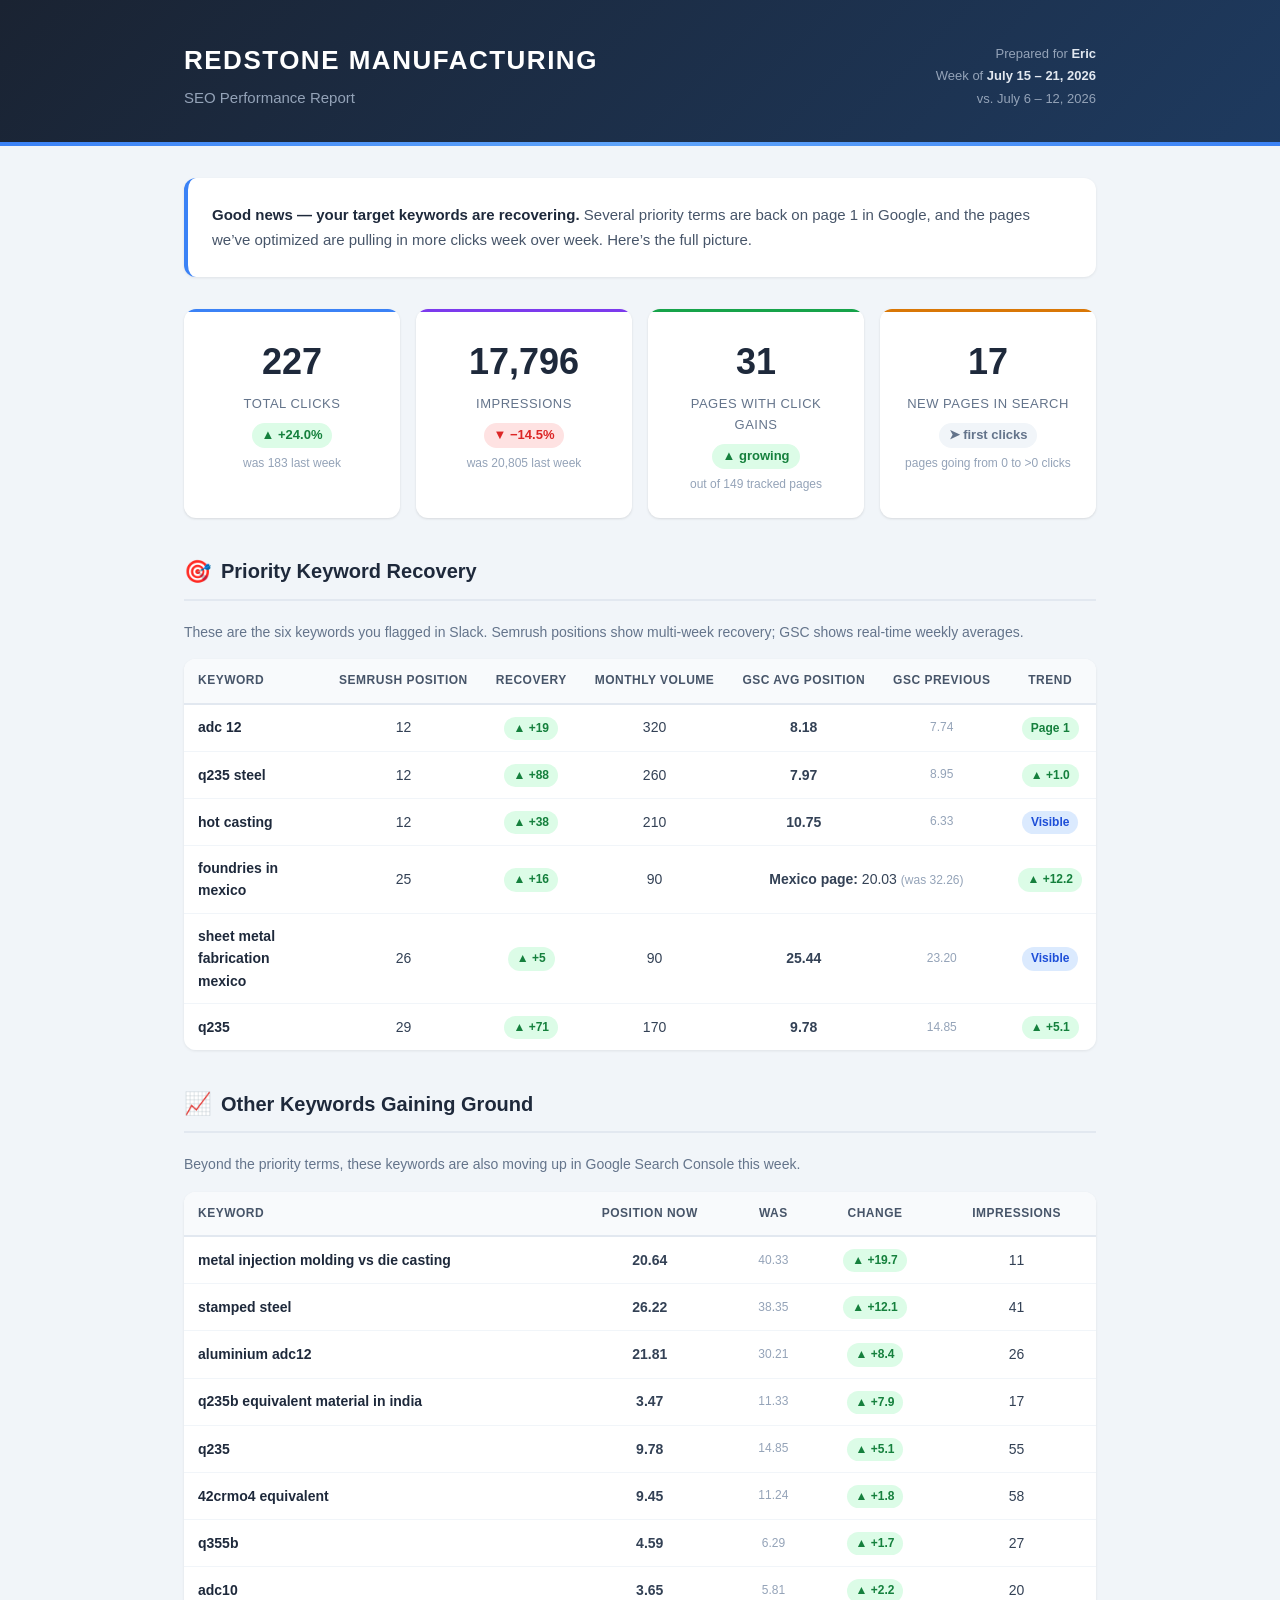
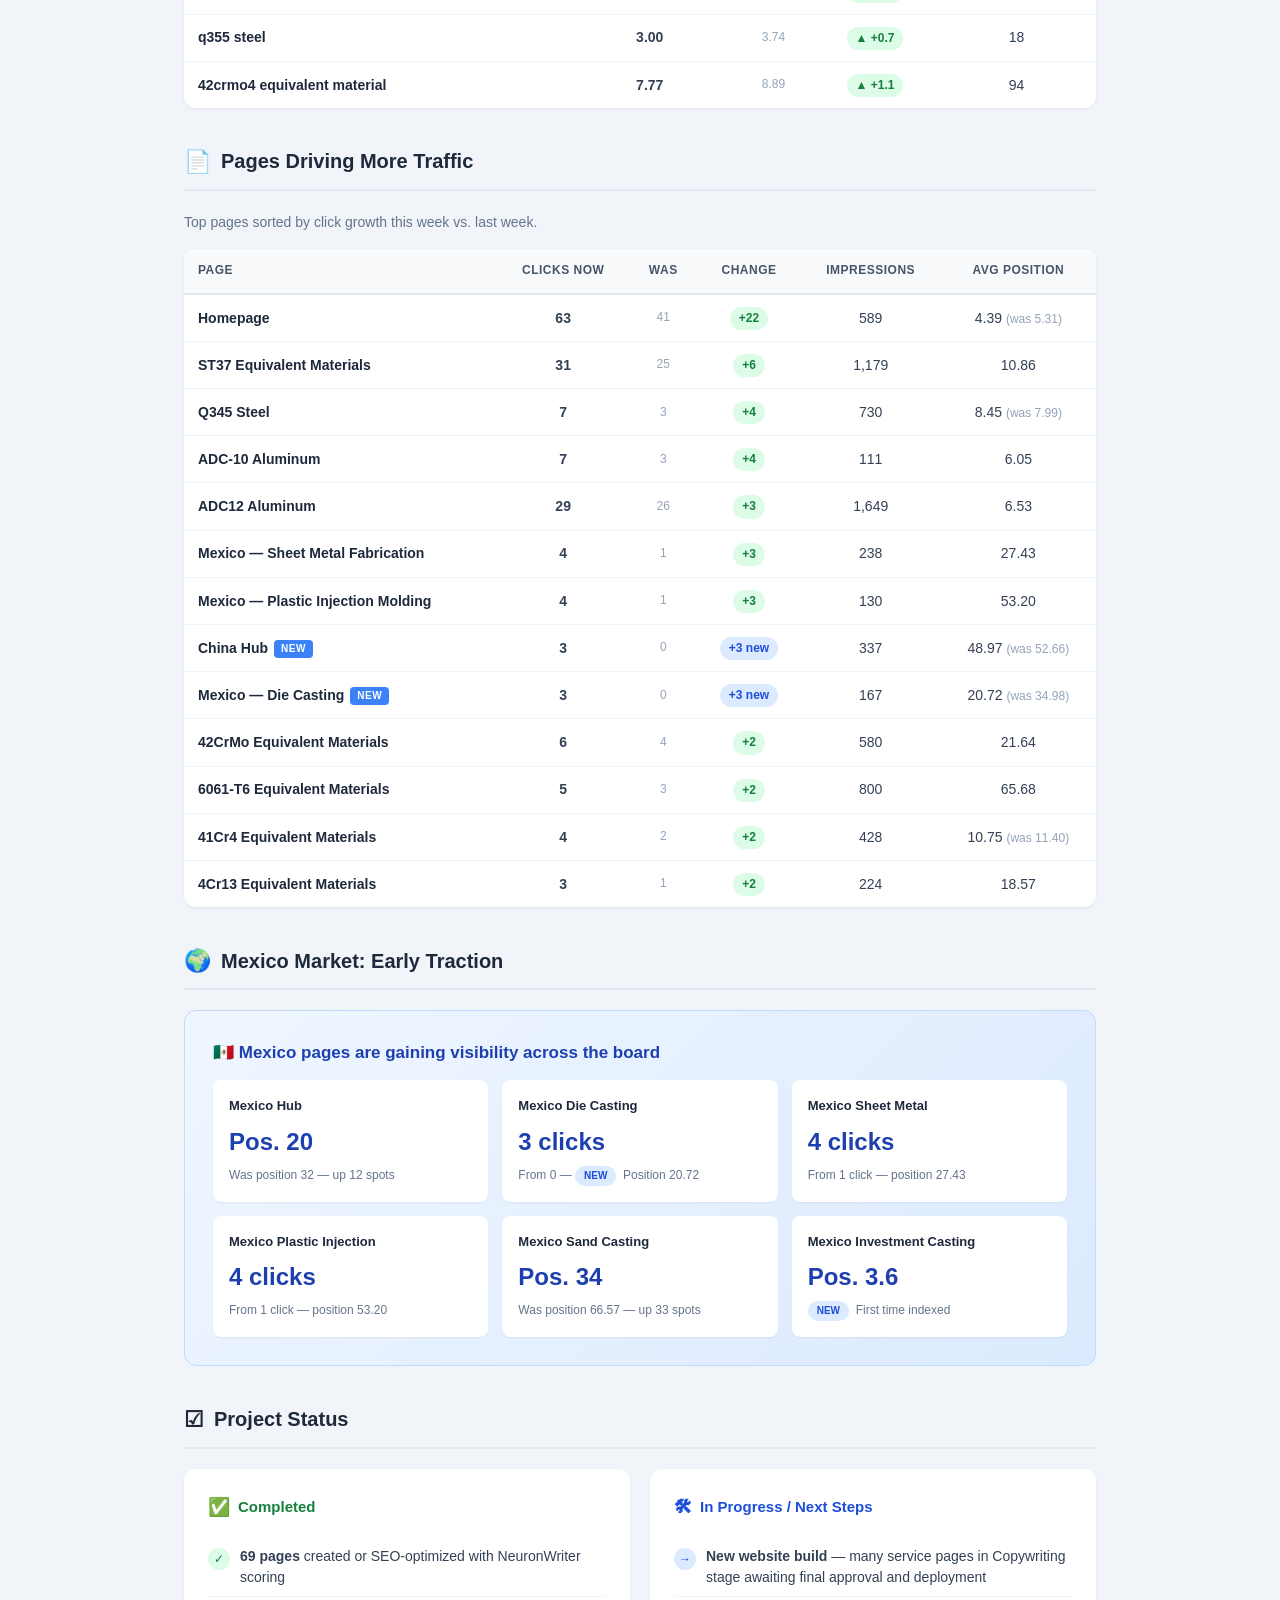
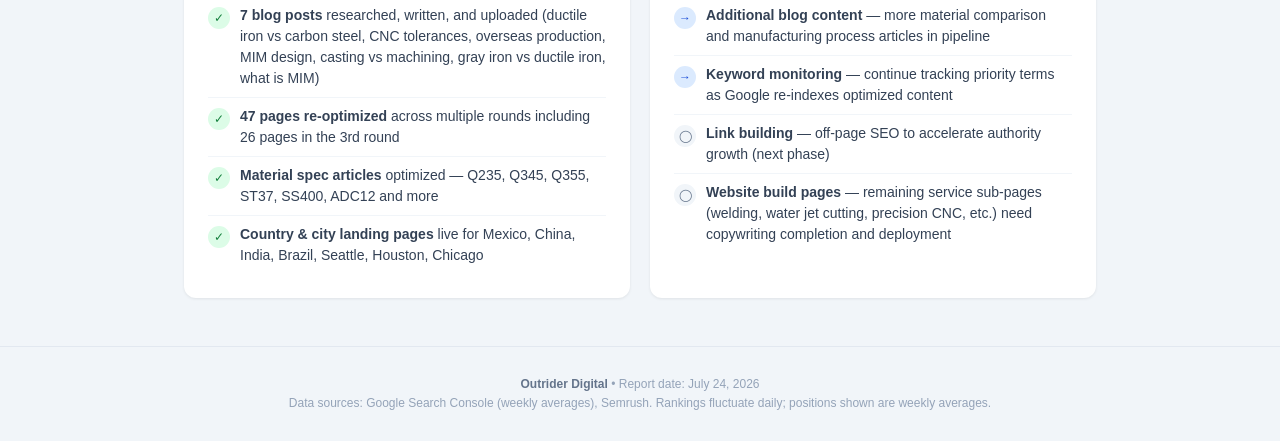
==== redstone-manufacturing/index.html @ 4bd61aed "Add Redstone Manufacturing SEO progress report (July 2026) Co-Authored-By: Claude Opus 4.6 (1M conte" ====
<!DOCTYPE html>
<html lang="en">
<head>
<meta charset="UTF-8">
<meta name="viewport" content="width=device-width, initial-scale=1.0">
<title>SEO Performance Report — Redstone Manufacturing</title>
<style>
  *, *::before, *::after { box-sizing: border-box; margin: 0; padding: 0; }
  body {
    font-family: -apple-system, BlinkMacSystemFont, 'Segoe UI', Roboto, 'Helvetica Neue', Arial, sans-serif;
    background: #f1f5f9;
    color: #334155;
    line-height: 1.6;
    -webkit-font-smoothing: antialiased;
  }
  .header {
    background: linear-gradient(135deg, #1a2332 0%, #1e3a5f 100%);
    color: #fff;
    padding: 40px 0 36px;
    position: relative;
  }
  .header::after {
    content: '';
    display: block;
    height: 4px;
    background: linear-gradient(90deg, #3b82f6, #60a5fa, #3b82f6);
    position: absolute;
    bottom: 0;
    left: 0;
    right: 0;
  }
  .container { max-width: 960px; margin: 0 auto; padding: 0 24px; }
  .header-inner { display: flex; justify-content: space-between; align-items: flex-end; flex-wrap: wrap; gap: 12px; }
  .header h1 { font-size: 26px; font-weight: 700; letter-spacing: 1.5px; }
  .header .subtitle { font-size: 15px; color: #94a3b8; font-weight: 400; margin-top: 4px; }
  .header-meta { text-align: right; font-size: 13px; color: #94a3b8; line-height: 1.7; }
  .header-meta strong { color: #e2e8f0; font-weight: 600; }

  .section { margin: 36px auto; }
  .section-title {
    font-size: 20px; font-weight: 700; color: #1e293b;
    margin-bottom: 20px; padding-bottom: 10px;
    border-bottom: 2px solid #e2e8f0;
    display: flex; align-items: center; gap: 10px;
  }
  .section-title .icon { font-size: 22px; }

  /* Summary Cards */
  .cards { display: grid; grid-template-columns: repeat(4, 1fr); gap: 16px; margin: 32px auto; }
  .card {
    background: #fff; border-radius: 12px; padding: 24px 20px;
    box-shadow: 0 1px 3px rgba(0,0,0,0.08), 0 1px 2px rgba(0,0,0,0.04);
    text-align: center; position: relative; overflow: hidden;
  }
  .card::before {
    content: ''; position: absolute; top: 0; left: 0; right: 0; height: 3px;
  }
  .card.blue::before { background: #3b82f6; }
  .card.green::before { background: #16a34a; }
  .card.purple::before { background: #7c3aed; }
  .card.amber::before { background: #d97706; }
  .card .big { font-size: 36px; font-weight: 800; color: #1e293b; }
  .card .label { font-size: 13px; color: #64748b; margin-top: 4px; font-weight: 500; text-transform: uppercase; letter-spacing: 0.5px; }
  .card .delta { display: inline-flex; align-items: center; gap: 3px; font-size: 13px; font-weight: 600; margin-top: 8px; padding: 2px 10px; border-radius: 20px; }
  .card .delta.up { background: #dcfce7; color: #15803d; }
  .card .delta.down { background: #fee2e2; color: #dc2626; }
  .card .delta.neutral { background: #f1f5f9; color: #64748b; }
  .card .sub { font-size: 12px; color: #94a3b8; margin-top: 6px; }

  /* Tables */
  .table-wrap { overflow-x: auto; border-radius: 12px; box-shadow: 0 1px 3px rgba(0,0,0,0.08); }
  table { width: 100%; border-collapse: collapse; background: #fff; font-size: 14px; }
  thead th {
    background: #f8fafc; padding: 12px 14px; text-align: left;
    font-weight: 600; color: #475569; font-size: 12px;
    text-transform: uppercase; letter-spacing: 0.5px; border-bottom: 2px solid #e2e8f0;
    white-space: nowrap;
  }
  tbody td { padding: 11px 14px; border-bottom: 1px solid #f1f5f9; }
  tbody tr:hover { background: #f8fafc; }
  tbody tr:last-child td { border-bottom: none; }

  .pill {
    display: inline-flex; align-items: center; gap: 3px;
    padding: 2px 9px; border-radius: 20px; font-size: 12px; font-weight: 600;
    white-space: nowrap;
  }
  .pill.green { background: #dcfce7; color: #15803d; }
  .pill.red { background: #fee2e2; color: #dc2626; }
  .pill.blue { background: #dbeafe; color: #1d4ed8; }
  .pill.amber { background: #fef3c7; color: #92400e; }
  .pill.gray { background: #f1f5f9; color: #64748b; }

  .badge-new {
    display: inline-block; background: #3b82f6; color: #fff;
    font-size: 10px; font-weight: 700; padding: 1px 7px;
    border-radius: 4px; letter-spacing: 0.5px; vertical-align: middle; margin-left: 6px;
  }

  .kw { font-weight: 600; color: #1e293b; }
  .page-name { font-weight: 600; color: #1e293b; }
  .prev { color: #94a3b8; font-size: 12px; }

  /* Position bar */
  .pos-cell { display: flex; align-items: center; gap: 8px; }
  .pos-bar { height: 6px; border-radius: 3px; background: #e2e8f0; min-width: 60px; position: relative; }
  .pos-bar .fill { height: 100%; border-radius: 3px; }
  .pos-bar .fill.good { background: #16a34a; }
  .pos-bar .fill.mid { background: #d97706; }
  .pos-bar .fill.low { background: #94a3b8; }

  /* Spotlight */
  .spotlight {
    background: linear-gradient(135deg, #eff6ff 0%, #dbeafe 100%);
    border: 1px solid #bfdbfe; border-radius: 12px; padding: 28px;
    margin-top: 12px;
  }
  .spotlight h3 { font-size: 17px; color: #1e40af; margin-bottom: 14px; display: flex; align-items: center; gap: 8px; }
  .spotlight-grid { display: grid; grid-template-columns: repeat(3, 1fr); gap: 14px; }
  .spot-card {
    background: #fff; border-radius: 8px; padding: 16px;
    box-shadow: 0 1px 2px rgba(0,0,0,0.06);
  }
  .spot-card .spot-title { font-weight: 600; font-size: 13px; color: #1e293b; margin-bottom: 6px; }
  .spot-card .spot-stat { font-size: 24px; font-weight: 800; color: #1e40af; }
  .spot-card .spot-detail { font-size: 12px; color: #64748b; margin-top: 4px; }

  /* Status */
  .status-grid { display: grid; grid-template-columns: 1fr 1fr; gap: 20px; }
  .status-col { background: #fff; border-radius: 12px; padding: 24px; box-shadow: 0 1px 3px rgba(0,0,0,0.08); }
  .status-col h3 { font-size: 15px; font-weight: 700; margin-bottom: 16px; display: flex; align-items: center; gap: 8px; }
  .status-col.done h3 { color: #15803d; }
  .status-col.outstanding h3 { color: #1d4ed8; }
  .status-item {
    display: flex; align-items: flex-start; gap: 10px;
    padding: 8px 0; font-size: 14px; line-height: 1.5;
  }
  .status-item + .status-item { border-top: 1px solid #f1f5f9; }
  .status-icon { flex-shrink: 0; width: 22px; height: 22px; border-radius: 50%; display: flex; align-items: center; justify-content: center; font-size: 12px; margin-top: 2px; }
  .status-icon.check { background: #dcfce7; color: #15803d; }
  .status-icon.progress { background: #dbeafe; color: #1d4ed8; }
  .status-icon.upcoming { background: #f1f5f9; color: #64748b; }

  .footer {
    margin-top: 48px; padding: 28px 0; border-top: 1px solid #e2e8f0;
    text-align: center; font-size: 12px; color: #94a3b8;
  }
  .footer strong { color: #64748b; }

  /* Intro text */
  .intro {
    background: #fff; border-radius: 12px; padding: 24px;
    box-shadow: 0 1px 3px rgba(0,0,0,0.08); margin-bottom: 32px;
    font-size: 15px; color: #475569; line-height: 1.7;
    border-left: 4px solid #3b82f6;
  }
  .intro strong { color: #1e293b; }

  @media (max-width: 768px) {
    .cards { grid-template-columns: repeat(2, 1fr); }
    .header-inner { flex-direction: column; align-items: flex-start; }
    .header-meta { text-align: left; }
    .status-grid { grid-template-columns: 1fr; }
    .spotlight-grid { grid-template-columns: 1fr; }
    .header h1 { font-size: 20px; }
  }
  @media (max-width: 480px) {
    .cards { grid-template-columns: 1fr; }
  }
  @media print {
    body { background: #fff; }
    .header { padding: 20px 0; }
    .card, .status-col, .spotlight, .table-wrap { box-shadow: none; border: 1px solid #e2e8f0; }
  }
</style>
</head>
<body>

<!-- HEADER -->
<div class="header">
  <div class="container">
    <div class="header-inner">
      <div>
        <h1>REDSTONE MANUFACTURING</h1>
        <div class="subtitle">SEO Performance Report</div>
      </div>
      <div class="header-meta">
        <div>Prepared for <strong>Eric</strong></div>
        <div>Week of <strong>July 15 &ndash; 21, 2026</strong></div>
        <div>vs. July 6 &ndash; 12, 2026</div>
      </div>
    </div>
  </div>
</div>

<div class="container">

  <!-- INTRO -->
  <div class="intro" style="margin-top: 32px;">
    <strong>Good news &mdash; your target keywords are recovering.</strong> Several priority terms are back on page 1 in Google, and the pages we&rsquo;ve optimized are pulling in more clicks week over week. Here&rsquo;s the full picture.
  </div>

  <!-- SUMMARY CARDS -->
  <div class="cards">
    <div class="card blue">
      <div class="big">227</div>
      <div class="label">Total Clicks</div>
      <div class="delta up">&#9650; +24.0%</div>
      <div class="sub">was 183 last week</div>
    </div>
    <div class="card purple">
      <div class="big">17,796</div>
      <div class="label">Impressions</div>
      <div class="delta down">&#9660; &minus;14.5%</div>
      <div class="sub">was 20,805 last week</div>
    </div>
    <div class="card green">
      <div class="big">31</div>
      <div class="label">Pages With Click Gains</div>
      <div class="delta up">&#9650; growing</div>
      <div class="sub">out of 149 tracked pages</div>
    </div>
    <div class="card amber">
      <div class="big">17</div>
      <div class="label">New Pages in Search</div>
      <div class="delta neutral">&#10148; first clicks</div>
      <div class="sub">pages going from 0 to &gt;0 clicks</div>
    </div>
  </div>

  <!-- PRIORITY KEYWORDS -->
  <div class="section">
    <div class="section-title"><span class="icon">&#127919;</span> Priority Keyword Recovery</div>
    <p style="font-size: 14px; color: #64748b; margin-bottom: 16px;">
      These are the six keywords you flagged in Slack. Semrush positions show multi-week recovery; GSC shows real-time weekly averages.
    </p>
    <div class="table-wrap">
      <table>
        <thead>
          <tr>
            <th>Keyword</th>
            <th style="text-align:center">Semrush Position</th>
            <th style="text-align:center">Recovery</th>
            <th style="text-align:center">Monthly Volume</th>
            <th style="text-align:center">GSC Avg Position</th>
            <th style="text-align:center">GSC Previous</th>
            <th style="text-align:center">Trend</th>
          </tr>
        </thead>
        <tbody>
          <tr>
            <td class="kw">adc 12</td>
            <td style="text-align:center">12</td>
            <td style="text-align:center"><span class="pill green">&#9650; +19</span></td>
            <td style="text-align:center">320</td>
            <td style="text-align:center"><strong>8.18</strong></td>
            <td style="text-align:center" class="prev">7.74</td>
            <td style="text-align:center"><span class="pill green">Page 1</span></td>
          </tr>
          <tr>
            <td class="kw">q235 steel</td>
            <td style="text-align:center">12</td>
            <td style="text-align:center"><span class="pill green">&#9650; +88</span></td>
            <td style="text-align:center">260</td>
            <td style="text-align:center"><strong>7.97</strong></td>
            <td style="text-align:center" class="prev">8.95</td>
            <td style="text-align:center"><span class="pill green">&#9650; +1.0</span></td>
          </tr>
          <tr>
            <td class="kw">hot casting</td>
            <td style="text-align:center">12</td>
            <td style="text-align:center"><span class="pill green">&#9650; +38</span></td>
            <td style="text-align:center">210</td>
            <td style="text-align:center"><strong>10.75</strong></td>
            <td style="text-align:center" class="prev">6.33</td>
            <td style="text-align:center"><span class="pill blue">Visible</span></td>
          </tr>
          <tr>
            <td class="kw">foundries in mexico</td>
            <td style="text-align:center">25</td>
            <td style="text-align:center"><span class="pill green">&#9650; +16</span></td>
            <td style="text-align:center">90</td>
            <td style="text-align:center" colspan="2">
              <strong>Mexico page:</strong> 20.03 <span class="prev">(was 32.26)</span>
            </td>
            <td style="text-align:center"><span class="pill green">&#9650; +12.2</span></td>
          </tr>
          <tr>
            <td class="kw">sheet metal fabrication mexico</td>
            <td style="text-align:center">26</td>
            <td style="text-align:center"><span class="pill green">&#9650; +5</span></td>
            <td style="text-align:center">90</td>
            <td style="text-align:center"><strong>25.44</strong></td>
            <td style="text-align:center" class="prev">23.20</td>
            <td style="text-align:center"><span class="pill blue">Visible</span></td>
          </tr>
          <tr>
            <td class="kw">q235</td>
            <td style="text-align:center">29</td>
            <td style="text-align:center"><span class="pill green">&#9650; +71</span></td>
            <td style="text-align:center">170</td>
            <td style="text-align:center"><strong>9.78</strong></td>
            <td style="text-align:center" class="prev">14.85</td>
            <td style="text-align:center"><span class="pill green">&#9650; +5.1</span></td>
          </tr>
        </tbody>
      </table>
    </div>
  </div>

  <!-- OTHER KEYWORD MOVERS -->
  <div class="section">
    <div class="section-title"><span class="icon">&#128200;</span> Other Keywords Gaining Ground</div>
    <p style="font-size: 14px; color: #64748b; margin-bottom: 16px;">
      Beyond the priority terms, these keywords are also moving up in Google Search Console this week.
    </p>
    <div class="table-wrap">
      <table>
        <thead>
          <tr>
            <th>Keyword</th>
            <th style="text-align:center">Position Now</th>
            <th style="text-align:center">Was</th>
            <th style="text-align:center">Change</th>
            <th style="text-align:center">Impressions</th>
          </tr>
        </thead>
        <tbody>
          <tr>
            <td class="kw">metal injection molding vs die casting</td>
            <td style="text-align:center"><strong>20.64</strong></td>
            <td style="text-align:center" class="prev">40.33</td>
            <td style="text-align:center"><span class="pill green">&#9650; +19.7</span></td>
            <td style="text-align:center">11</td>
          </tr>
          <tr>
            <td class="kw">stamped steel</td>
            <td style="text-align:center"><strong>26.22</strong></td>
            <td style="text-align:center" class="prev">38.35</td>
            <td style="text-align:center"><span class="pill green">&#9650; +12.1</span></td>
            <td style="text-align:center">41</td>
          </tr>
          <tr>
            <td class="kw">aluminium adc12</td>
            <td style="text-align:center"><strong>21.81</strong></td>
            <td style="text-align:center" class="prev">30.21</td>
            <td style="text-align:center"><span class="pill green">&#9650; +8.4</span></td>
            <td style="text-align:center">26</td>
          </tr>
          <tr>
            <td class="kw">q235b equivalent material in india</td>
            <td style="text-align:center"><strong>3.47</strong></td>
            <td style="text-align:center" class="prev">11.33</td>
            <td style="text-align:center"><span class="pill green">&#9650; +7.9</span></td>
            <td style="text-align:center">17</td>
          </tr>
          <tr>
            <td class="kw">q235</td>
            <td style="text-align:center"><strong>9.78</strong></td>
            <td style="text-align:center" class="prev">14.85</td>
            <td style="text-align:center"><span class="pill green">&#9650; +5.1</span></td>
            <td style="text-align:center">55</td>
          </tr>
          <tr>
            <td class="kw">42crmo4 equivalent</td>
            <td style="text-align:center"><strong>9.45</strong></td>
            <td style="text-align:center" class="prev">11.24</td>
            <td style="text-align:center"><span class="pill green">&#9650; +1.8</span></td>
            <td style="text-align:center">58</td>
          </tr>
          <tr>
            <td class="kw">q355b</td>
            <td style="text-align:center"><strong>4.59</strong></td>
            <td style="text-align:center" class="prev">6.29</td>
            <td style="text-align:center"><span class="pill green">&#9650; +1.7</span></td>
            <td style="text-align:center">27</td>
          </tr>
          <tr>
            <td class="kw">adc10</td>
            <td style="text-align:center"><strong>3.65</strong></td>
            <td style="text-align:center" class="prev">5.81</td>
            <td style="text-align:center"><span class="pill green">&#9650; +2.2</span></td>
            <td style="text-align:center">20</td>
          </tr>
          <tr>
            <td class="kw">q355 steel</td>
            <td style="text-align:center"><strong>3.00</strong></td>
            <td style="text-align:center" class="prev">3.74</td>
            <td style="text-align:center"><span class="pill green">&#9650; +0.7</span></td>
            <td style="text-align:center">18</td>
          </tr>
          <tr>
            <td class="kw">42crmo4 equivalent material</td>
            <td style="text-align:center"><strong>7.77</strong></td>
            <td style="text-align:center" class="prev">8.89</td>
            <td style="text-align:center"><span class="pill green">&#9650; +1.1</span></td>
            <td style="text-align:center">94</td>
          </tr>
        </tbody>
      </table>
    </div>
  </div>

  <!-- PAGE GAINS -->
  <div class="section">
    <div class="section-title"><span class="icon">&#128196;</span> Pages Driving More Traffic</div>
    <p style="font-size: 14px; color: #64748b; margin-bottom: 16px;">
      Top pages sorted by click growth this week vs. last week.
    </p>
    <div class="table-wrap">
      <table>
        <thead>
          <tr>
            <th>Page</th>
            <th style="text-align:center">Clicks Now</th>
            <th style="text-align:center">Was</th>
            <th style="text-align:center">Change</th>
            <th style="text-align:center">Impressions</th>
            <th style="text-align:center">Avg Position</th>
          </tr>
        </thead>
        <tbody>
          <tr>
            <td class="page-name">Homepage</td>
            <td style="text-align:center"><strong>63</strong></td>
            <td style="text-align:center" class="prev">41</td>
            <td style="text-align:center"><span class="pill green">+22</span></td>
            <td style="text-align:center">589</td>
            <td style="text-align:center">4.39 <span class="prev">(was 5.31)</span></td>
          </tr>
          <tr>
            <td class="page-name">ST37 Equivalent Materials</td>
            <td style="text-align:center"><strong>31</strong></td>
            <td style="text-align:center" class="prev">25</td>
            <td style="text-align:center"><span class="pill green">+6</span></td>
            <td style="text-align:center">1,179</td>
            <td style="text-align:center">10.86</td>
          </tr>
          <tr>
            <td class="page-name">Q345 Steel</td>
            <td style="text-align:center"><strong>7</strong></td>
            <td style="text-align:center" class="prev">3</td>
            <td style="text-align:center"><span class="pill green">+4</span></td>
            <td style="text-align:center">730</td>
            <td style="text-align:center">8.45 <span class="prev">(was 7.99)</span></td>
          </tr>
          <tr>
            <td class="page-name">ADC-10 Aluminum</td>
            <td style="text-align:center"><strong>7</strong></td>
            <td style="text-align:center" class="prev">3</td>
            <td style="text-align:center"><span class="pill green">+4</span></td>
            <td style="text-align:center">111</td>
            <td style="text-align:center">6.05</td>
          </tr>
          <tr>
            <td class="page-name">ADC12 Aluminum</td>
            <td style="text-align:center"><strong>29</strong></td>
            <td style="text-align:center" class="prev">26</td>
            <td style="text-align:center"><span class="pill green">+3</span></td>
            <td style="text-align:center">1,649</td>
            <td style="text-align:center">6.53</td>
          </tr>
          <tr>
            <td class="page-name">Mexico &mdash; Sheet Metal Fabrication</td>
            <td style="text-align:center"><strong>4</strong></td>
            <td style="text-align:center" class="prev">1</td>
            <td style="text-align:center"><span class="pill green">+3</span></td>
            <td style="text-align:center">238</td>
            <td style="text-align:center">27.43</td>
          </tr>
          <tr>
            <td class="page-name">Mexico &mdash; Plastic Injection Molding</td>
            <td style="text-align:center"><strong>4</strong></td>
            <td style="text-align:center" class="prev">1</td>
            <td style="text-align:center"><span class="pill green">+3</span></td>
            <td style="text-align:center">130</td>
            <td style="text-align:center">53.20</td>
          </tr>
          <tr>
            <td class="page-name">China Hub<span class="badge-new">NEW</span></td>
            <td style="text-align:center"><strong>3</strong></td>
            <td style="text-align:center" class="prev">0</td>
            <td style="text-align:center"><span class="pill blue">+3 new</span></td>
            <td style="text-align:center">337</td>
            <td style="text-align:center">48.97 <span class="prev">(was 52.66)</span></td>
          </tr>
          <tr>
            <td class="page-name">Mexico &mdash; Die Casting<span class="badge-new">NEW</span></td>
            <td style="text-align:center"><strong>3</strong></td>
            <td style="text-align:center" class="prev">0</td>
            <td style="text-align:center"><span class="pill blue">+3 new</span></td>
            <td style="text-align:center">167</td>
            <td style="text-align:center">20.72 <span class="prev">(was 34.98)</span></td>
          </tr>
          <tr>
            <td class="page-name">42CrMo Equivalent Materials</td>
            <td style="text-align:center"><strong>6</strong></td>
            <td style="text-align:center" class="prev">4</td>
            <td style="text-align:center"><span class="pill green">+2</span></td>
            <td style="text-align:center">580</td>
            <td style="text-align:center">21.64</td>
          </tr>
          <tr>
            <td class="page-name">6061-T6 Equivalent Materials</td>
            <td style="text-align:center"><strong>5</strong></td>
            <td style="text-align:center" class="prev">3</td>
            <td style="text-align:center"><span class="pill green">+2</span></td>
            <td style="text-align:center">800</td>
            <td style="text-align:center">65.68</td>
          </tr>
          <tr>
            <td class="page-name">41Cr4 Equivalent Materials</td>
            <td style="text-align:center"><strong>4</strong></td>
            <td style="text-align:center" class="prev">2</td>
            <td style="text-align:center"><span class="pill green">+2</span></td>
            <td style="text-align:center">428</td>
            <td style="text-align:center">10.75 <span class="prev">(was 11.40)</span></td>
          </tr>
          <tr>
            <td class="page-name">4Cr13 Equivalent Materials</td>
            <td style="text-align:center"><strong>3</strong></td>
            <td style="text-align:center" class="prev">1</td>
            <td style="text-align:center"><span class="pill green">+2</span></td>
            <td style="text-align:center">224</td>
            <td style="text-align:center">18.57</td>
          </tr>
        </tbody>
      </table>
    </div>
  </div>

  <!-- MEXICO SPOTLIGHT -->
  <div class="section">
    <div class="section-title"><span class="icon">&#127757;</span> Mexico Market: Early Traction</div>
    <div class="spotlight">
      <h3>&#127474;&#127485; Mexico pages are gaining visibility across the board</h3>
      <div class="spotlight-grid">
        <div class="spot-card">
          <div class="spot-title">Mexico Hub</div>
          <div class="spot-stat">Pos. 20</div>
          <div class="spot-detail">Was position 32 &mdash; up 12 spots</div>
        </div>
        <div class="spot-card">
          <div class="spot-title">Mexico Die Casting</div>
          <div class="spot-stat">3 clicks</div>
          <div class="spot-detail">From 0 &mdash; <span class="pill blue" style="font-size:10px">NEW</span> &nbsp;Position 20.72</div>
        </div>
        <div class="spot-card">
          <div class="spot-title">Mexico Sheet Metal</div>
          <div class="spot-stat">4 clicks</div>
          <div class="spot-detail">From 1 click &mdash; position 27.43</div>
        </div>
        <div class="spot-card">
          <div class="spot-title">Mexico Plastic Injection</div>
          <div class="spot-stat">4 clicks</div>
          <div class="spot-detail">From 1 click &mdash; position 53.20</div>
        </div>
        <div class="spot-card">
          <div class="spot-title">Mexico Sand Casting</div>
          <div class="spot-stat">Pos. 34</div>
          <div class="spot-detail">Was position 66.57 &mdash; up 33 spots</div>
        </div>
        <div class="spot-card">
          <div class="spot-title">Mexico Investment Casting</div>
          <div class="spot-stat">Pos. 3.6</div>
          <div class="spot-detail"><span class="pill blue" style="font-size:10px">NEW</span> &nbsp;First time indexed</div>
        </div>
      </div>
    </div>
  </div>

  <!-- STATUS -->
  <div class="section">
    <div class="section-title"><span class="icon">&#9745;</span> Project Status</div>
    <div class="status-grid">
      <div class="status-col done">
        <h3><span style="font-size:18px">&#9989;</span> Completed</h3>
        <div class="status-item">
          <span class="status-icon check">&#10003;</span>
          <span><strong>69 pages</strong> created or SEO-optimized with NeuronWriter scoring</span>
        </div>
        <div class="status-item">
          <span class="status-icon check">&#10003;</span>
          <span><strong>7 blog posts</strong> researched, written, and uploaded (ductile iron vs carbon steel, CNC tolerances, overseas production, MIM design, casting vs machining, gray iron vs ductile iron, what is MIM)</span>
        </div>
        <div class="status-item">
          <span class="status-icon check">&#10003;</span>
          <span><strong>47 pages re-optimized</strong> across multiple rounds including 26 pages in the 3rd round</span>
        </div>
        <div class="status-item">
          <span class="status-icon check">&#10003;</span>
          <span><strong>Material spec articles</strong> optimized &mdash; Q235, Q345, Q355, ST37, SS400, ADC12 and more</span>
        </div>
        <div class="status-item">
          <span class="status-icon check">&#10003;</span>
          <span><strong>Country &amp; city landing pages</strong> live for Mexico, China, India, Brazil, Seattle, Houston, Chicago</span>
        </div>
      </div>
      <div class="status-col outstanding">
        <h3><span style="font-size:18px">&#128736;</span> In Progress / Next Steps</h3>
        <div class="status-item">
          <span class="status-icon progress">&#8594;</span>
          <span><strong>New website build</strong> &mdash; many service pages in Copywriting stage awaiting final approval and deployment</span>
        </div>
        <div class="status-item">
          <span class="status-icon progress">&#8594;</span>
          <span><strong>Additional blog content</strong> &mdash; more material comparison and manufacturing process articles in pipeline</span>
        </div>
        <div class="status-item">
          <span class="status-icon progress">&#8594;</span>
          <span><strong>Keyword monitoring</strong> &mdash; continue tracking priority terms as Google re-indexes optimized content</span>
        </div>
        <div class="status-item">
          <span class="status-icon upcoming">&#9711;</span>
          <span><strong>Link building</strong> &mdash; off-page SEO to accelerate authority growth (next phase)</span>
        </div>
        <div class="status-item">
          <span class="status-icon upcoming">&#9711;</span>
          <span><strong>Website build pages</strong> &mdash; remaining service sub-pages (welding, water jet cutting, precision CNC, etc.) need copywriting completion and deployment</span>
        </div>
      </div>
    </div>
  </div>

</div>

<!-- FOOTER -->
<div class="footer">
  <div class="container">
    <strong>Outrider Digital</strong> &bull; Report date: July 24, 2026<br>
    Data sources: Google Search Console (weekly averages), Semrush. Rankings fluctuate daily; positions shown are weekly averages.
  </div>
</div>

</body>
</html>
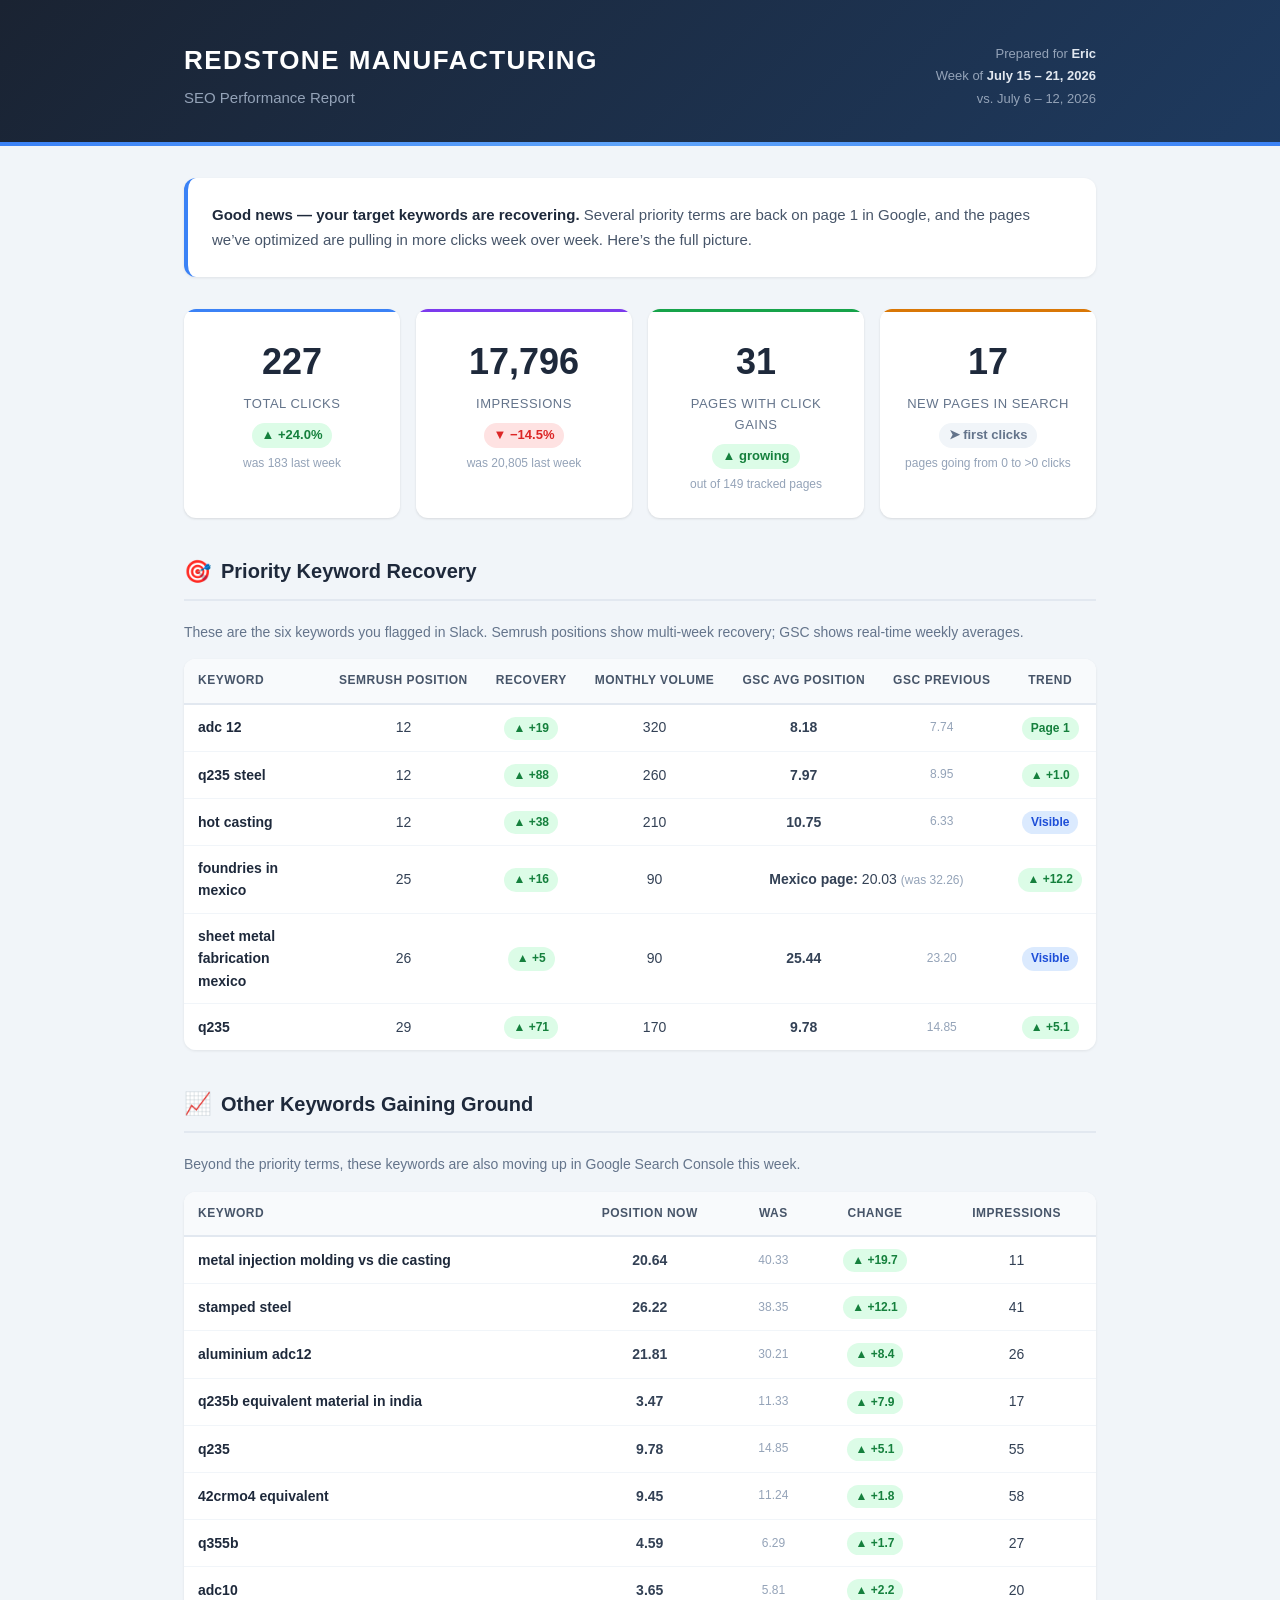
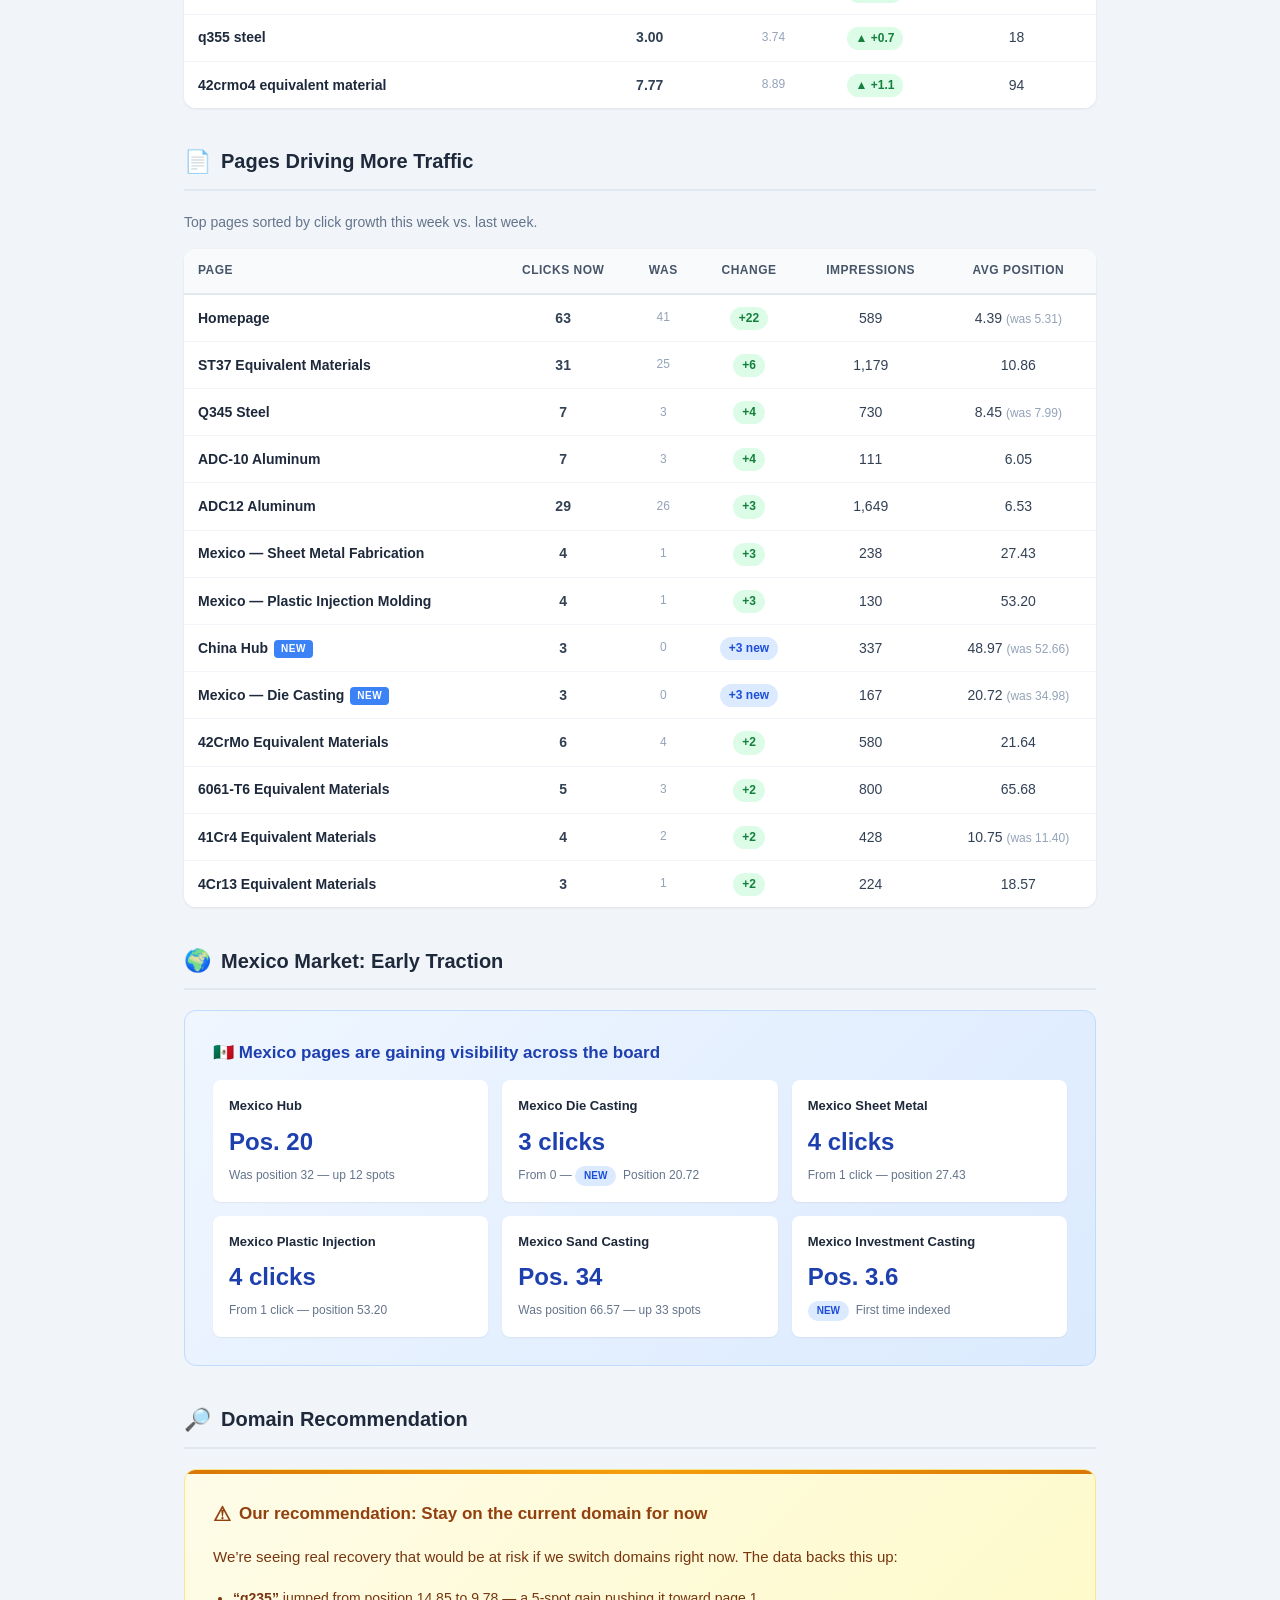
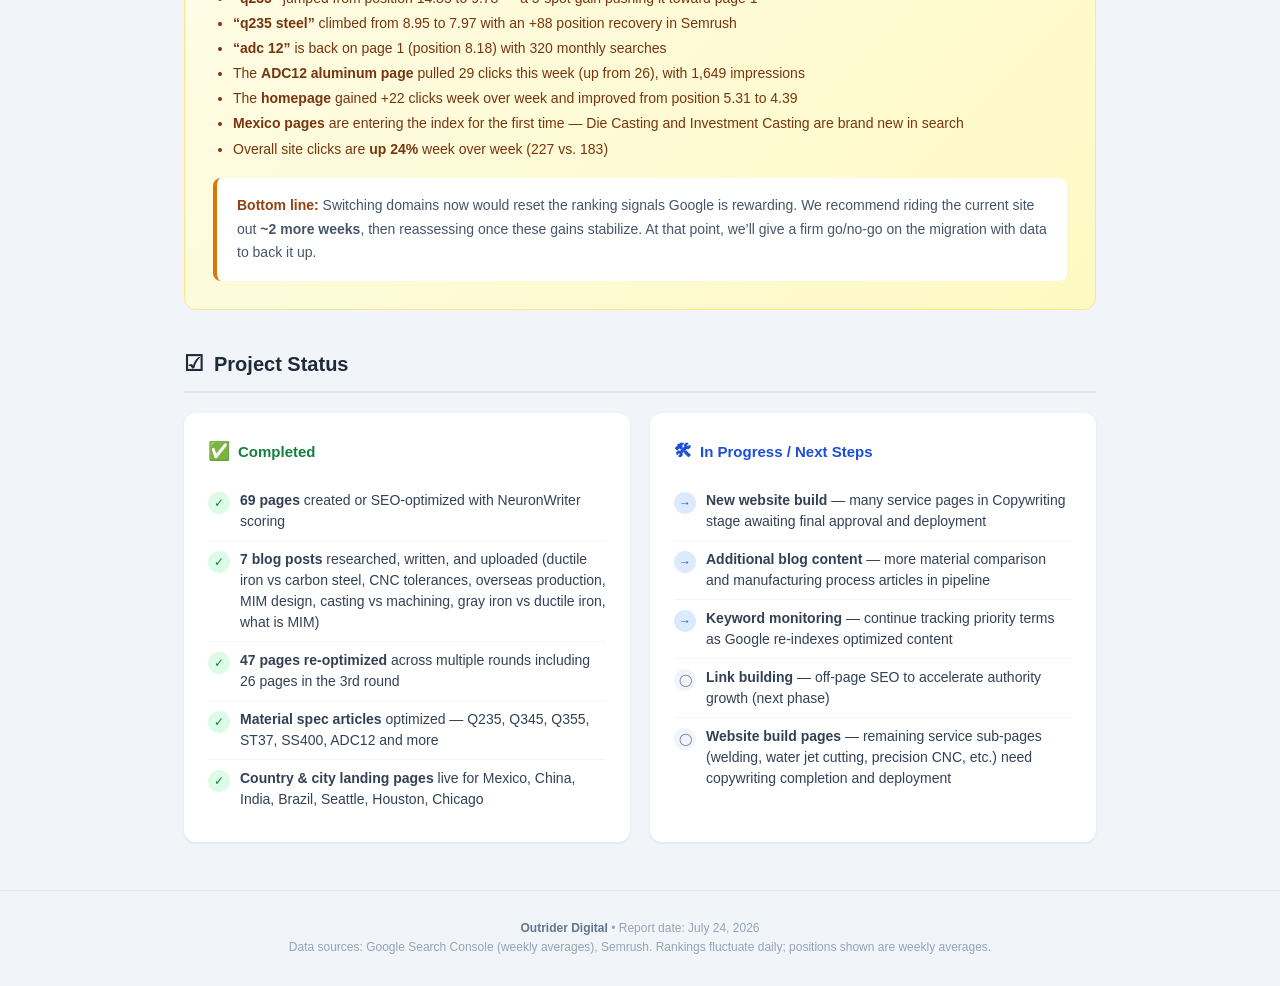
==== commit f74b3e5c: "Add domain recommendation section to Redstone SEO report Co-Authored-By: Claude Opus 4.6 (1M context" ====
--- a/redstone-manufacturing/index.html
+++ b/redstone-manufacturing/index.html
@@ -569,6 +569,34 @@
     </div>
   </div>
 
+  <!-- DOMAIN RECOMMENDATION -->
+  <div class="section">
+    <div class="section-title"><span class="icon">&#128270;</span> Domain Recommendation</div>
+    <div style="background: linear-gradient(135deg, #fefce8 0%, #fef9c3 100%); border: 1px solid #fde68a; border-radius: 12px; padding: 28px; position: relative; overflow: hidden;">
+      <div style="position: absolute; top: 0; left: 0; right: 0; height: 4px; background: linear-gradient(90deg, #d97706, #f59e0b, #d97706);"></div>
+      <h3 style="font-size: 17px; color: #92400e; margin-bottom: 14px; display: flex; align-items: center; gap: 8px;">
+        <span style="font-size: 20px;">&#9888;</span> Our recommendation: Stay on the current domain for now
+      </h3>
+      <p style="font-size: 15px; color: #78350f; line-height: 1.7; margin-bottom: 16px;">
+        We&rsquo;re seeing real recovery that would be at risk if we switch domains right now. The data backs this up:
+      </p>
+      <ul style="font-size: 14px; color: #78350f; line-height: 1.8; margin: 0 0 16px 20px;">
+        <li><strong>&ldquo;q235&rdquo;</strong> jumped from position 14.85 to 9.78 &mdash; a 5-spot gain pushing it toward page 1</li>
+        <li><strong>&ldquo;q235 steel&rdquo;</strong> climbed from 8.95 to 7.97 with an +88 position recovery in Semrush</li>
+        <li><strong>&ldquo;adc 12&rdquo;</strong> is back on page 1 (position 8.18) with 320 monthly searches</li>
+        <li>The <strong>ADC12 aluminum page</strong> pulled 29 clicks this week (up from 26), with 1,649 impressions</li>
+        <li>The <strong>homepage</strong> gained +22 clicks week over week and improved from position 5.31 to 4.39</li>
+        <li><strong>Mexico pages</strong> are entering the index for the first time &mdash; Die Casting and Investment Casting are brand new in search</li>
+        <li>Overall site clicks are <strong>up 24%</strong> week over week (227 vs. 183)</li>
+      </ul>
+      <div style="background: #fff; border-radius: 8px; padding: 16px 20px; border-left: 4px solid #d97706;">
+        <p style="font-size: 14px; color: #475569; line-height: 1.7; margin: 0;">
+          <strong style="color: #92400e;">Bottom line:</strong> Switching domains now would reset the ranking signals Google is rewarding. We recommend riding the current site out <strong>~2 more weeks</strong>, then reassessing once these gains stabilize. At that point, we&rsquo;ll give a firm go/no-go on the migration with data to back it up.
+        </p>
+      </div>
+    </div>
+  </div>
+
   <!-- STATUS -->
   <div class="section">
     <div class="section-title"><span class="icon">&#9745;</span> Project Status</div>
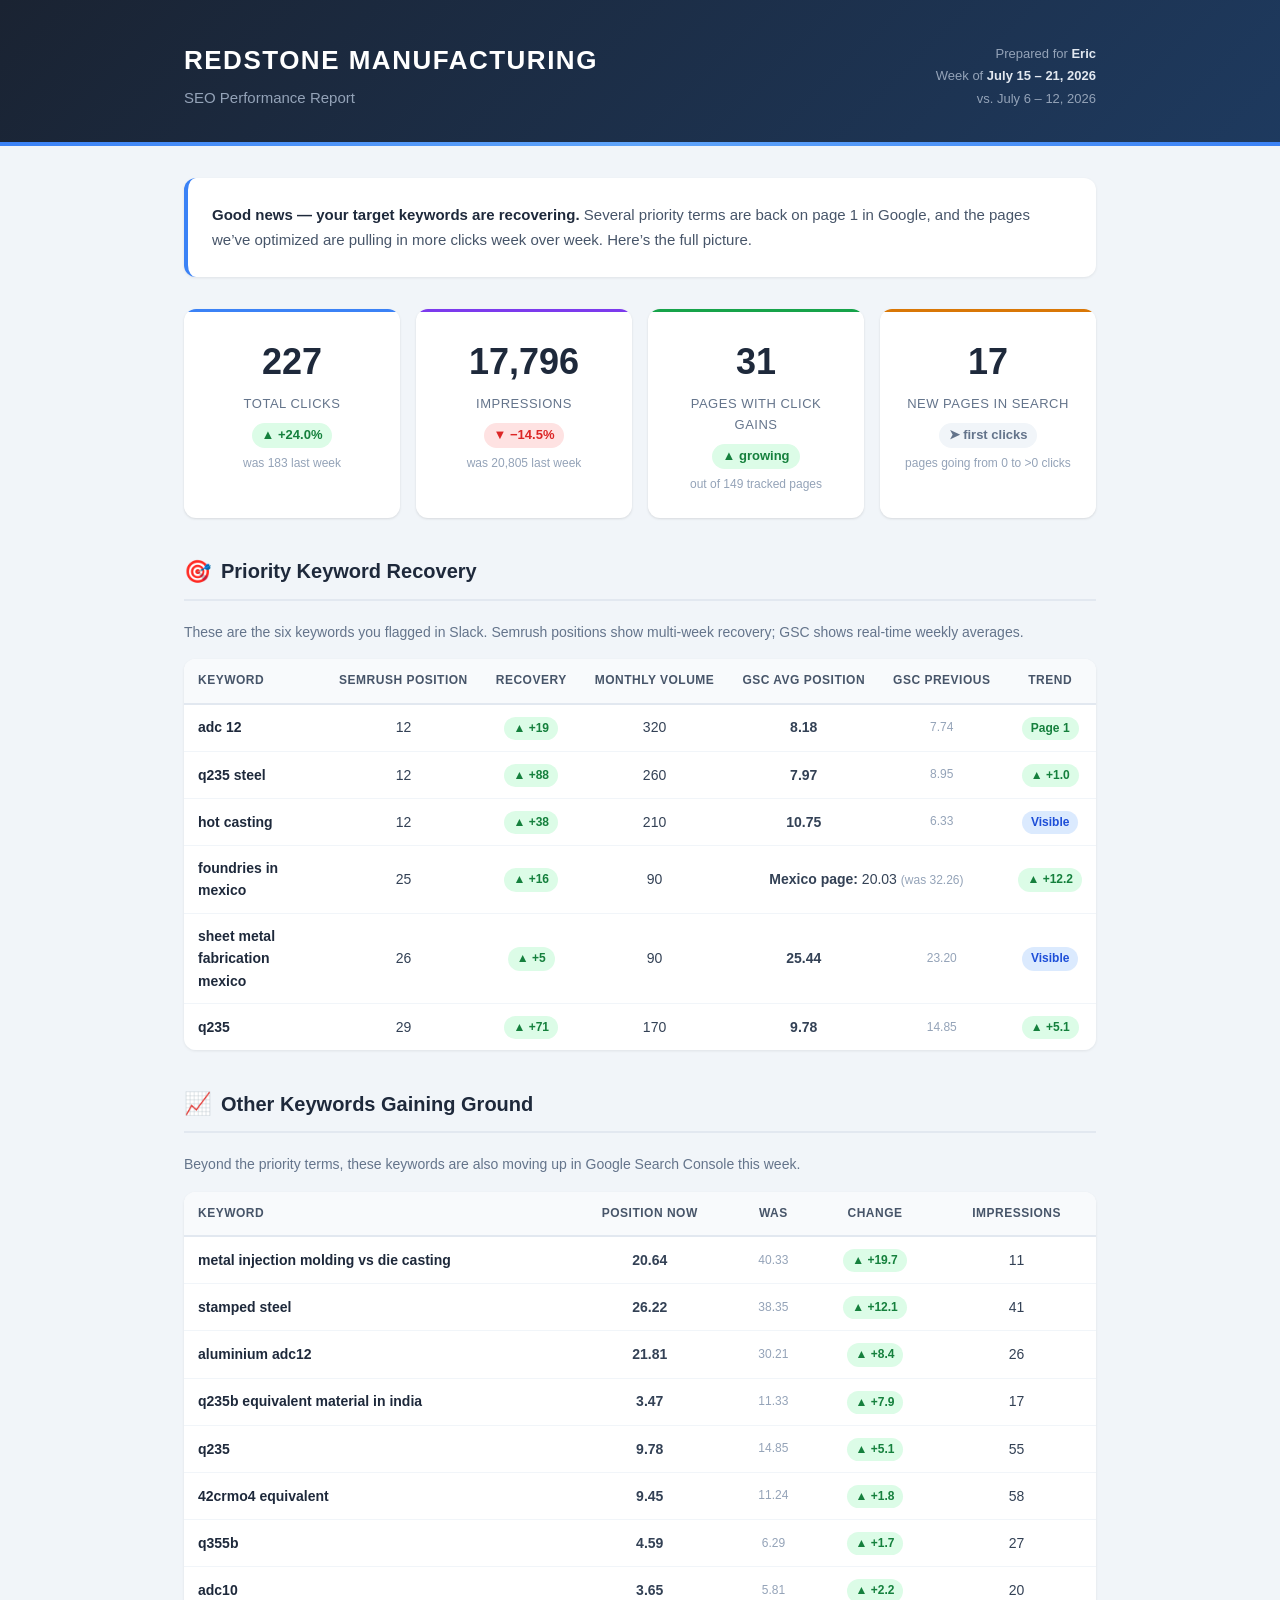
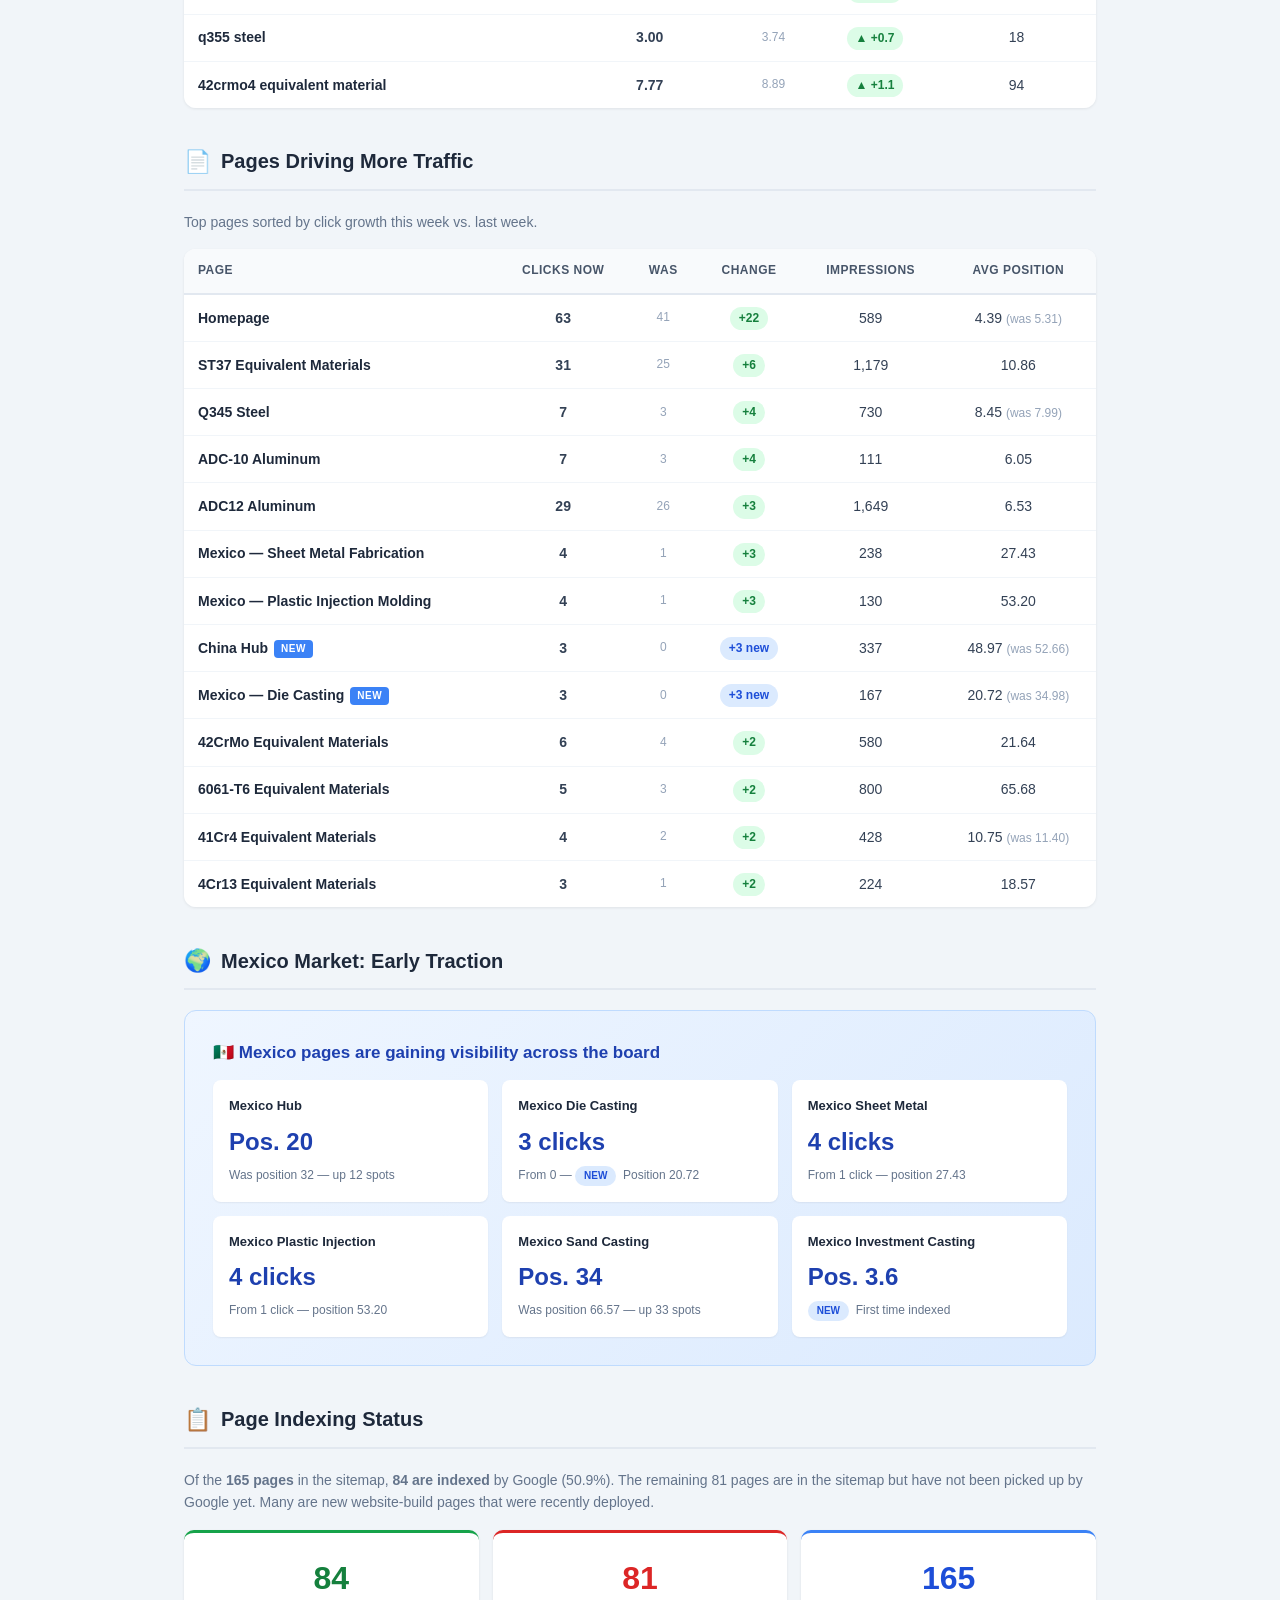
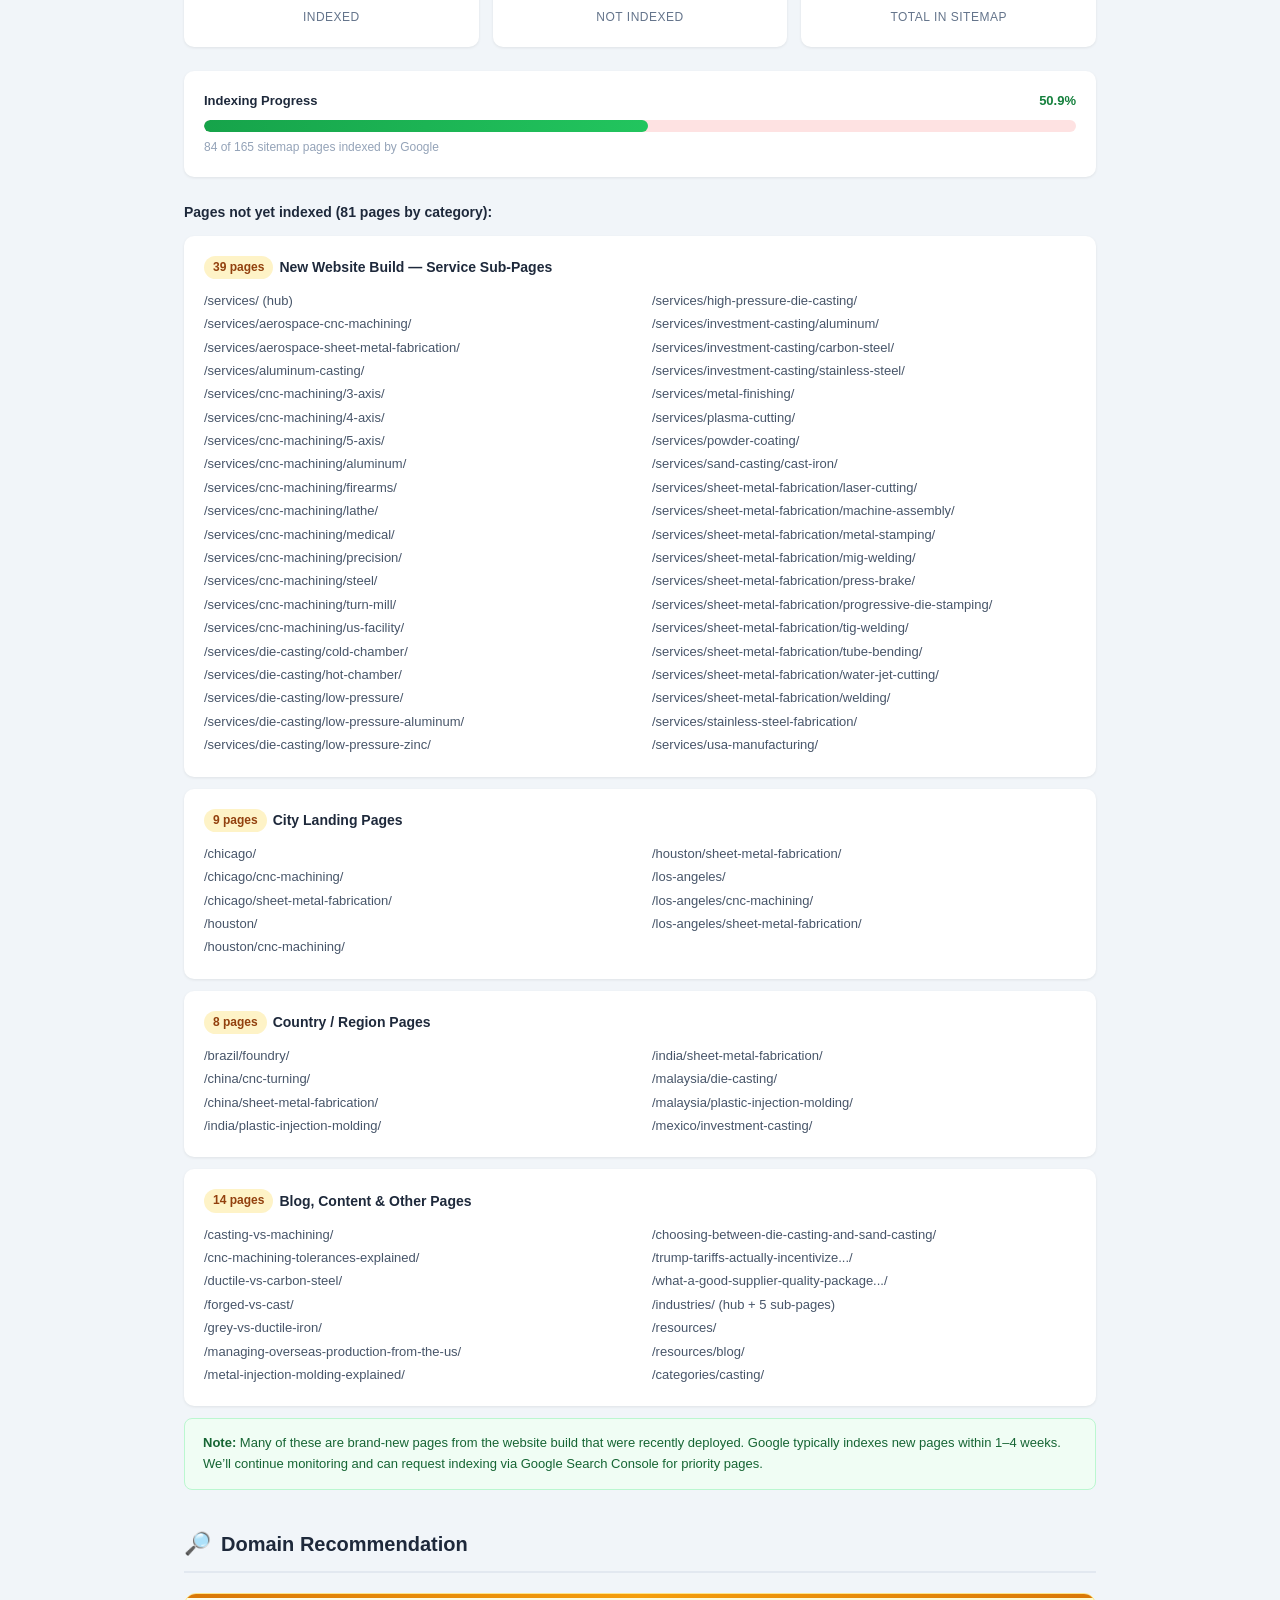
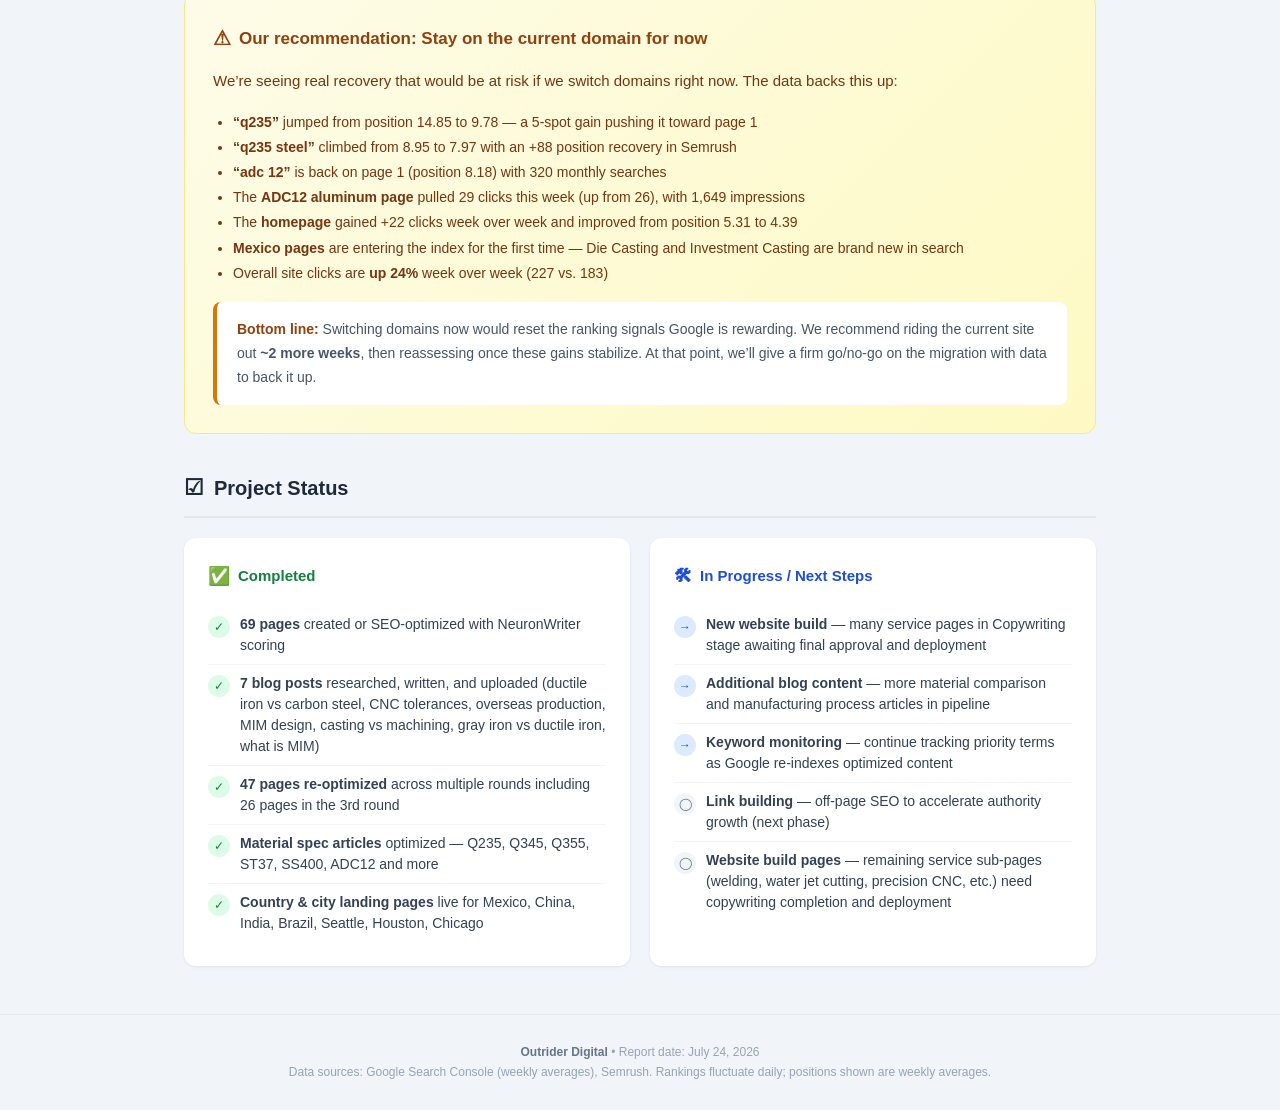
==== commit 3ebcb11b: "Add Page Indexing section to Redstone SEO report Sitemap vs GSC indexed comparison: 84/165 indexed (" ====
--- a/redstone-manufacturing/index.html
+++ b/redstone-manufacturing/index.html
@@ -566,6 +566,156 @@
           <div class="spot-detail"><span class="pill blue" style="font-size:10px">NEW</span> &nbsp;First time indexed</div>
         </div>
       </div>
+    </div>
+  </div>
+
+  <!-- PAGE INDEXING -->
+  <div class="section">
+    <div class="section-title"><span class="icon">&#128203;</span> Page Indexing Status</div>
+    <p style="font-size: 14px; color: #64748b; margin-bottom: 16px;">
+      Of the <strong>165 pages</strong> in the sitemap, <strong>84 are indexed</strong> by Google (50.9%). The remaining 81 pages are in the sitemap but have not been picked up by Google yet. Many are new website-build pages that were recently deployed.
+    </p>
+
+    <!-- Indexing Summary Cards -->
+    <div style="display: grid; grid-template-columns: repeat(3, 1fr); gap: 14px; margin-bottom: 24px;">
+      <div style="background: #fff; border-radius: 10px; padding: 20px; box-shadow: 0 1px 3px rgba(0,0,0,0.08); text-align: center; border-top: 3px solid #16a34a;">
+        <div style="font-size: 32px; font-weight: 800; color: #15803d;">84</div>
+        <div style="font-size: 12px; color: #64748b; text-transform: uppercase; letter-spacing: 0.5px; margin-top: 4px;">Indexed</div>
+      </div>
+      <div style="background: #fff; border-radius: 10px; padding: 20px; box-shadow: 0 1px 3px rgba(0,0,0,0.08); text-align: center; border-top: 3px solid #dc2626;">
+        <div style="font-size: 32px; font-weight: 800; color: #dc2626;">81</div>
+        <div style="font-size: 12px; color: #64748b; text-transform: uppercase; letter-spacing: 0.5px; margin-top: 4px;">Not Indexed</div>
+      </div>
+      <div style="background: #fff; border-radius: 10px; padding: 20px; box-shadow: 0 1px 3px rgba(0,0,0,0.08); text-align: center; border-top: 3px solid #3b82f6;">
+        <div style="font-size: 32px; font-weight: 800; color: #1d4ed8;">165</div>
+        <div style="font-size: 12px; color: #64748b; text-transform: uppercase; letter-spacing: 0.5px; margin-top: 4px;">Total in Sitemap</div>
+      </div>
+    </div>
+
+    <!-- Progress Bar -->
+    <div style="background: #fff; border-radius: 10px; padding: 20px; box-shadow: 0 1px 3px rgba(0,0,0,0.08); margin-bottom: 24px;">
+      <div style="display: flex; justify-content: space-between; margin-bottom: 8px;">
+        <span style="font-size: 13px; font-weight: 600; color: #1e293b;">Indexing Progress</span>
+        <span style="font-size: 13px; font-weight: 700; color: #15803d;">50.9%</span>
+      </div>
+      <div style="height: 12px; background: #fee2e2; border-radius: 6px; overflow: hidden;">
+        <div style="height: 100%; width: 50.9%; background: linear-gradient(90deg, #16a34a, #22c55e); border-radius: 6px;"></div>
+      </div>
+      <div style="font-size: 12px; color: #94a3b8; margin-top: 6px;">84 of 165 sitemap pages indexed by Google</div>
+    </div>
+
+    <!-- Not Indexed Breakdown by Category -->
+    <p style="font-size: 14px; font-weight: 600; color: #1e293b; margin-bottom: 12px;">Pages not yet indexed (81 pages by category):</p>
+
+    <!-- New Website Build - Services -->
+    <div style="background: #fff; border-radius: 10px; padding: 20px; box-shadow: 0 1px 3px rgba(0,0,0,0.08); margin-bottom: 12px;">
+      <h4 style="font-size: 14px; font-weight: 700; color: #1e293b; margin-bottom: 10px; display: flex; align-items: center; gap: 6px;">
+        <span class="pill amber">39 pages</span> New Website Build &mdash; Service Sub-Pages
+      </h4>
+      <div style="font-size: 13px; color: #475569; line-height: 1.8; columns: 2; column-gap: 24px;">
+        <div>/services/ (hub)</div>
+        <div>/services/aerospace-cnc-machining/</div>
+        <div>/services/aerospace-sheet-metal-fabrication/</div>
+        <div>/services/aluminum-casting/</div>
+        <div>/services/cnc-machining/3-axis/</div>
+        <div>/services/cnc-machining/4-axis/</div>
+        <div>/services/cnc-machining/5-axis/</div>
+        <div>/services/cnc-machining/aluminum/</div>
+        <div>/services/cnc-machining/firearms/</div>
+        <div>/services/cnc-machining/lathe/</div>
+        <div>/services/cnc-machining/medical/</div>
+        <div>/services/cnc-machining/precision/</div>
+        <div>/services/cnc-machining/steel/</div>
+        <div>/services/cnc-machining/turn-mill/</div>
+        <div>/services/cnc-machining/us-facility/</div>
+        <div>/services/die-casting/cold-chamber/</div>
+        <div>/services/die-casting/hot-chamber/</div>
+        <div>/services/die-casting/low-pressure/</div>
+        <div>/services/die-casting/low-pressure-aluminum/</div>
+        <div>/services/die-casting/low-pressure-zinc/</div>
+        <div>/services/high-pressure-die-casting/</div>
+        <div>/services/investment-casting/aluminum/</div>
+        <div>/services/investment-casting/carbon-steel/</div>
+        <div>/services/investment-casting/stainless-steel/</div>
+        <div>/services/metal-finishing/</div>
+        <div>/services/plasma-cutting/</div>
+        <div>/services/powder-coating/</div>
+        <div>/services/sand-casting/cast-iron/</div>
+        <div>/services/sheet-metal-fabrication/laser-cutting/</div>
+        <div>/services/sheet-metal-fabrication/machine-assembly/</div>
+        <div>/services/sheet-metal-fabrication/metal-stamping/</div>
+        <div>/services/sheet-metal-fabrication/mig-welding/</div>
+        <div>/services/sheet-metal-fabrication/press-brake/</div>
+        <div>/services/sheet-metal-fabrication/progressive-die-stamping/</div>
+        <div>/services/sheet-metal-fabrication/tig-welding/</div>
+        <div>/services/sheet-metal-fabrication/tube-bending/</div>
+        <div>/services/sheet-metal-fabrication/water-jet-cutting/</div>
+        <div>/services/sheet-metal-fabrication/welding/</div>
+        <div>/services/stainless-steel-fabrication/</div>
+        <div>/services/usa-manufacturing/</div>
+      </div>
+    </div>
+
+    <!-- City Landing Pages -->
+    <div style="background: #fff; border-radius: 10px; padding: 20px; box-shadow: 0 1px 3px rgba(0,0,0,0.08); margin-bottom: 12px;">
+      <h4 style="font-size: 14px; font-weight: 700; color: #1e293b; margin-bottom: 10px; display: flex; align-items: center; gap: 6px;">
+        <span class="pill amber">9 pages</span> City Landing Pages
+      </h4>
+      <div style="font-size: 13px; color: #475569; line-height: 1.8; columns: 2; column-gap: 24px;">
+        <div>/chicago/</div>
+        <div>/chicago/cnc-machining/</div>
+        <div>/chicago/sheet-metal-fabrication/</div>
+        <div>/houston/</div>
+        <div>/houston/cnc-machining/</div>
+        <div>/houston/sheet-metal-fabrication/</div>
+        <div>/los-angeles/</div>
+        <div>/los-angeles/cnc-machining/</div>
+        <div>/los-angeles/sheet-metal-fabrication/</div>
+      </div>
+    </div>
+
+    <!-- Country Pages -->
+    <div style="background: #fff; border-radius: 10px; padding: 20px; box-shadow: 0 1px 3px rgba(0,0,0,0.08); margin-bottom: 12px;">
+      <h4 style="font-size: 14px; font-weight: 700; color: #1e293b; margin-bottom: 10px; display: flex; align-items: center; gap: 6px;">
+        <span class="pill amber">8 pages</span> Country / Region Pages
+      </h4>
+      <div style="font-size: 13px; color: #475569; line-height: 1.8; columns: 2; column-gap: 24px;">
+        <div>/brazil/foundry/</div>
+        <div>/china/cnc-turning/</div>
+        <div>/china/sheet-metal-fabrication/</div>
+        <div>/india/plastic-injection-molding/</div>
+        <div>/india/sheet-metal-fabrication/</div>
+        <div>/malaysia/die-casting/</div>
+        <div>/malaysia/plastic-injection-molding/</div>
+        <div>/mexico/investment-casting/</div>
+      </div>
+    </div>
+
+    <!-- Blog & Content Pages -->
+    <div style="background: #fff; border-radius: 10px; padding: 20px; box-shadow: 0 1px 3px rgba(0,0,0,0.08); margin-bottom: 12px;">
+      <h4 style="font-size: 14px; font-weight: 700; color: #1e293b; margin-bottom: 10px; display: flex; align-items: center; gap: 6px;">
+        <span class="pill amber">14 pages</span> Blog, Content &amp; Other Pages
+      </h4>
+      <div style="font-size: 13px; color: #475569; line-height: 1.8; columns: 2; column-gap: 24px;">
+        <div>/casting-vs-machining/</div>
+        <div>/cnc-machining-tolerances-explained/</div>
+        <div>/ductile-vs-carbon-steel/</div>
+        <div>/forged-vs-cast/</div>
+        <div>/grey-vs-ductile-iron/</div>
+        <div>/managing-overseas-production-from-the-us/</div>
+        <div>/metal-injection-molding-explained/</div>
+        <div>/choosing-between-die-casting-and-sand-casting/</div>
+        <div>/trump-tariffs-actually-incentivize.../</div>
+        <div>/what-a-good-supplier-quality-package.../</div>
+        <div>/industries/ (hub + 5 sub-pages)</div>
+        <div>/resources/</div>
+        <div>/resources/blog/</div>
+        <div>/categories/casting/</div>
+      </div>
+    </div>
+
+    <div style="background: #f0fdf4; border: 1px solid #bbf7d0; border-radius: 8px; padding: 14px 18px; font-size: 13px; color: #166534; line-height: 1.6;">
+      <strong>Note:</strong> Many of these are brand-new pages from the website build that were recently deployed. Google typically indexes new pages within 1&ndash;4 weeks. We&rsquo;ll continue monitoring and can request indexing via Google Search Console for priority pages.
     </div>
   </div>
 
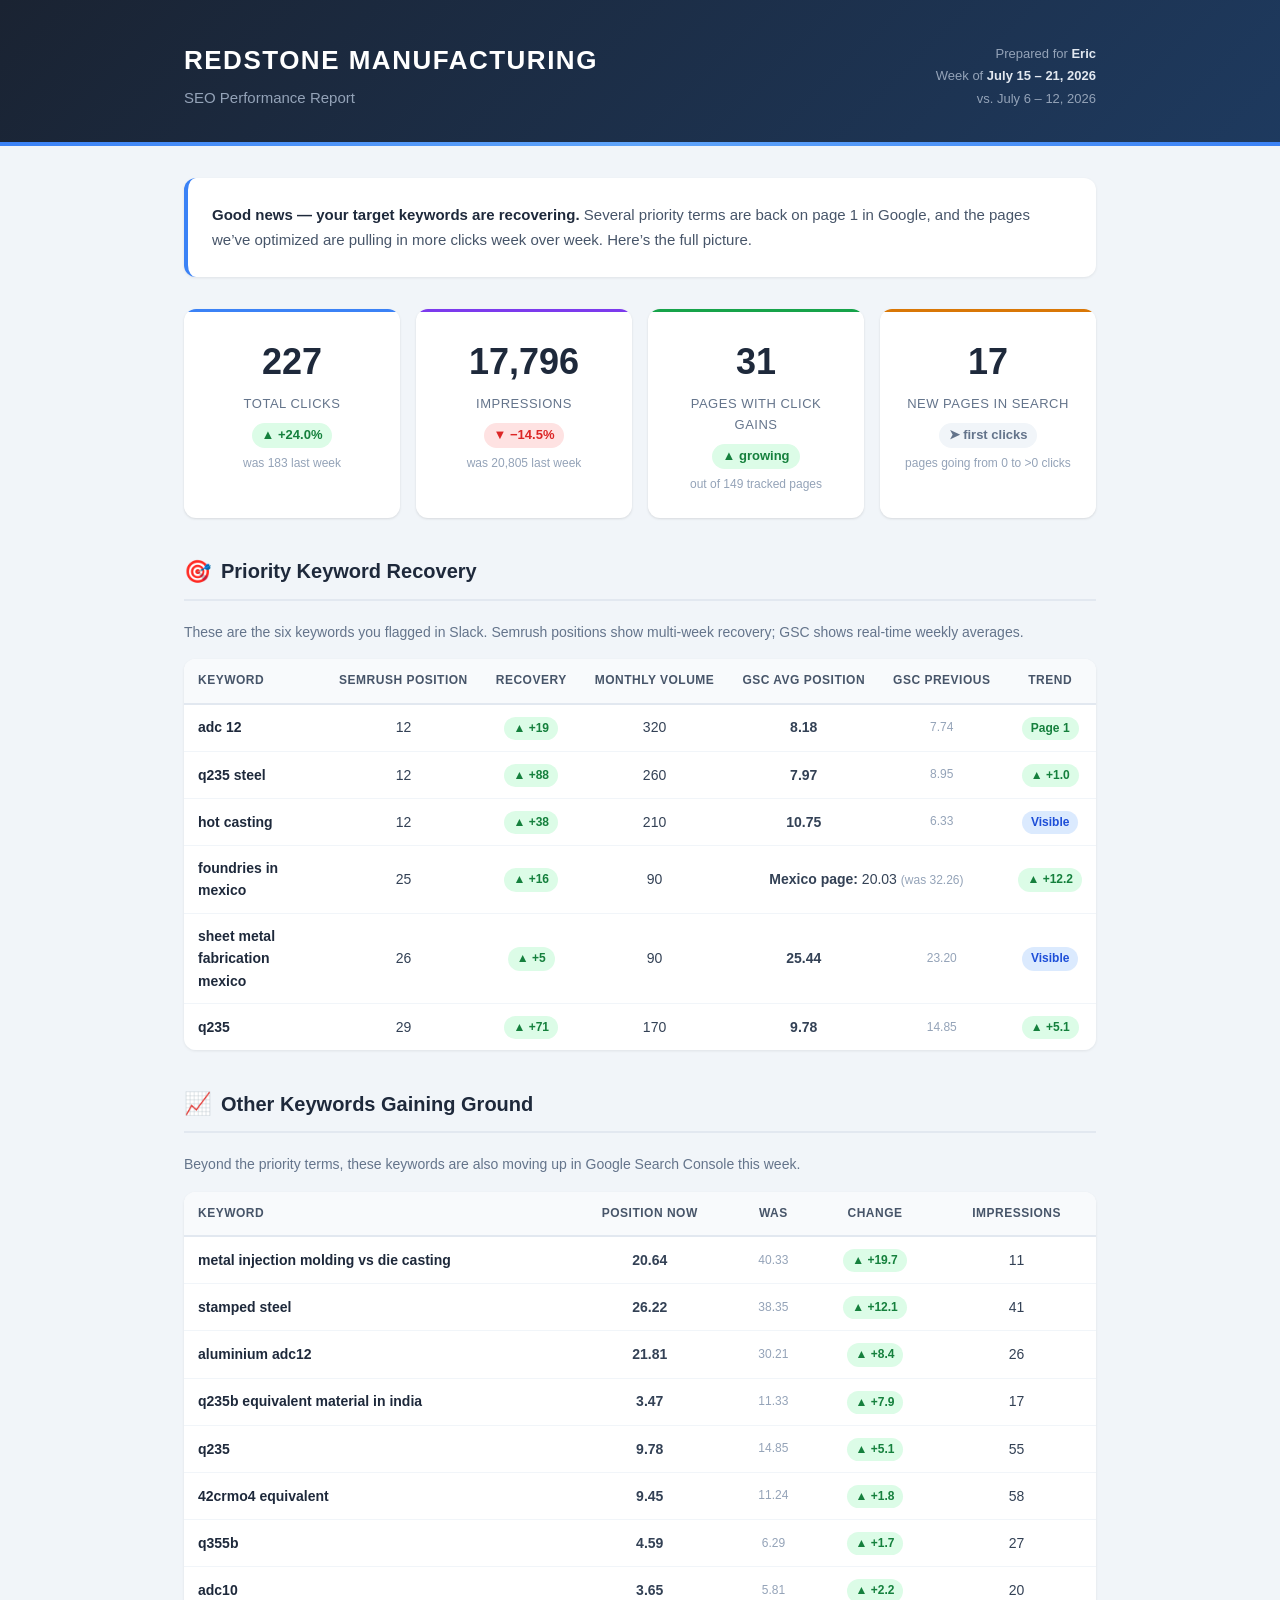
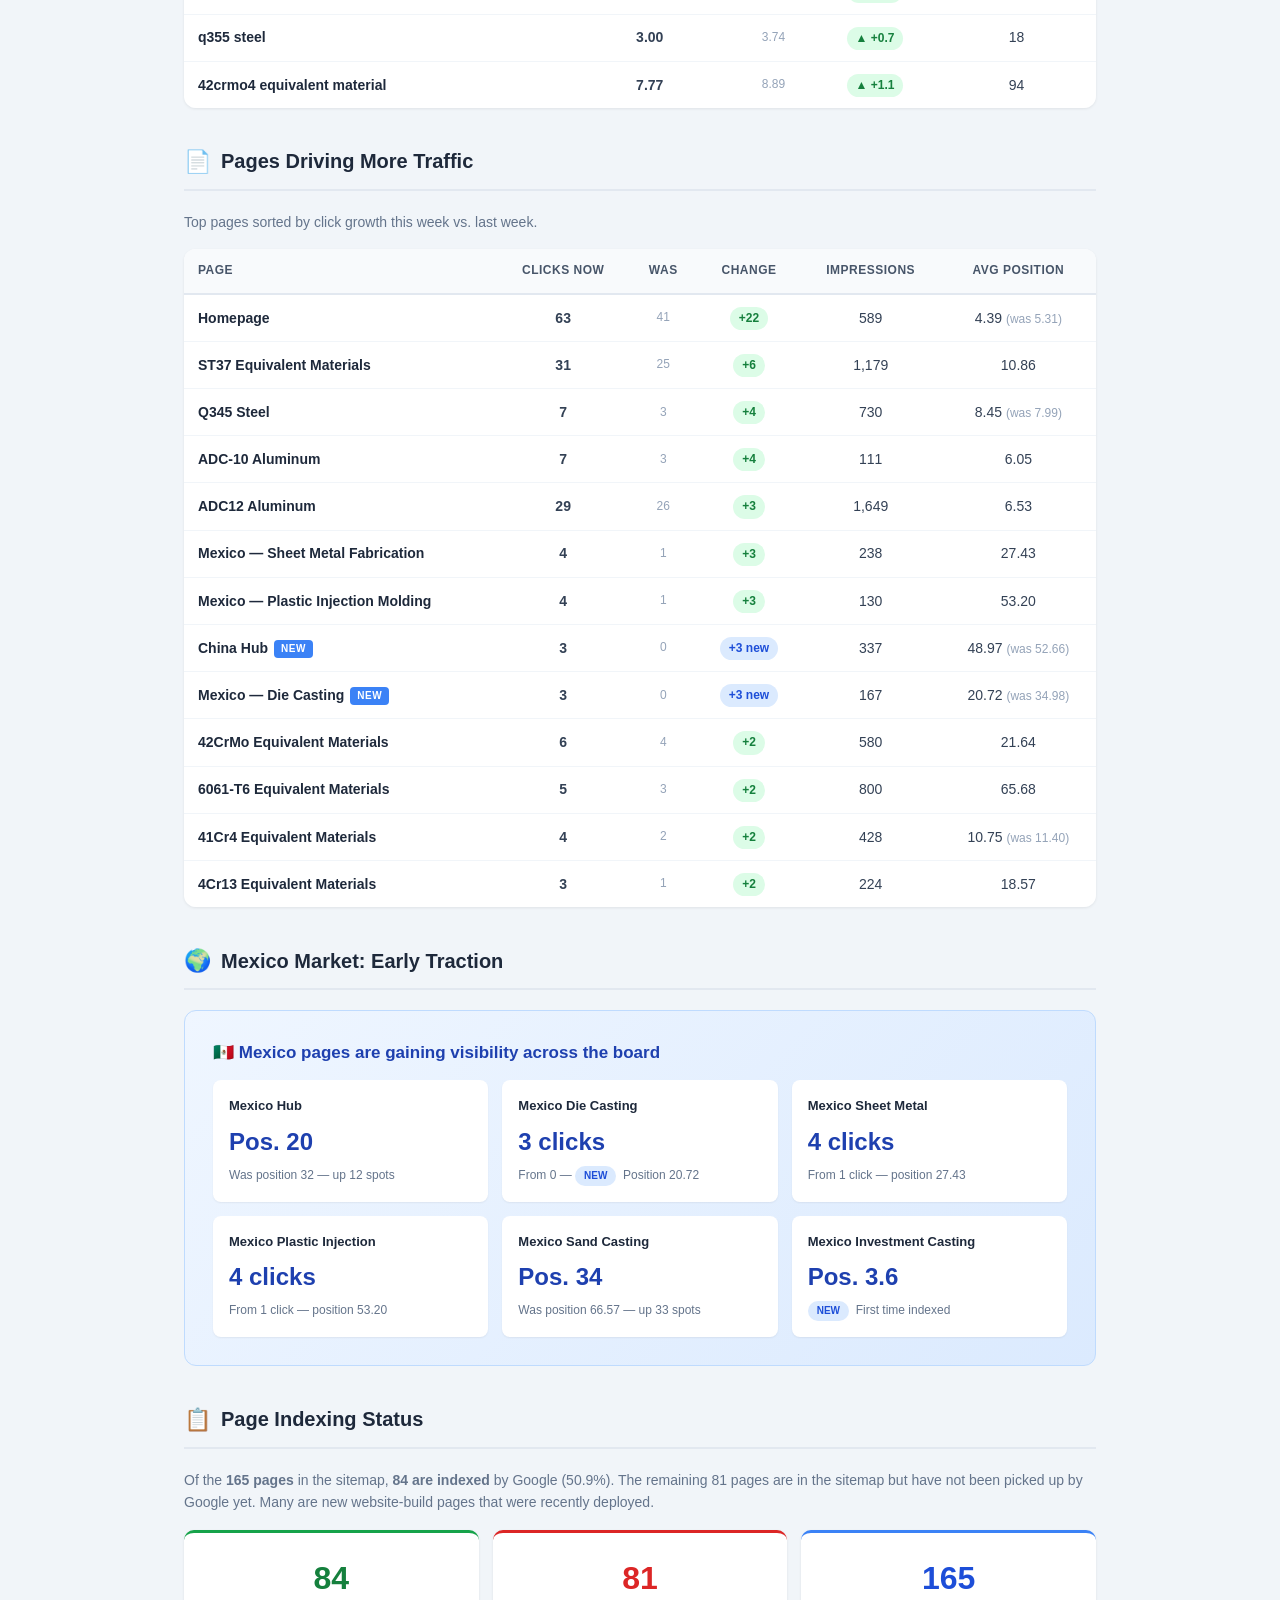
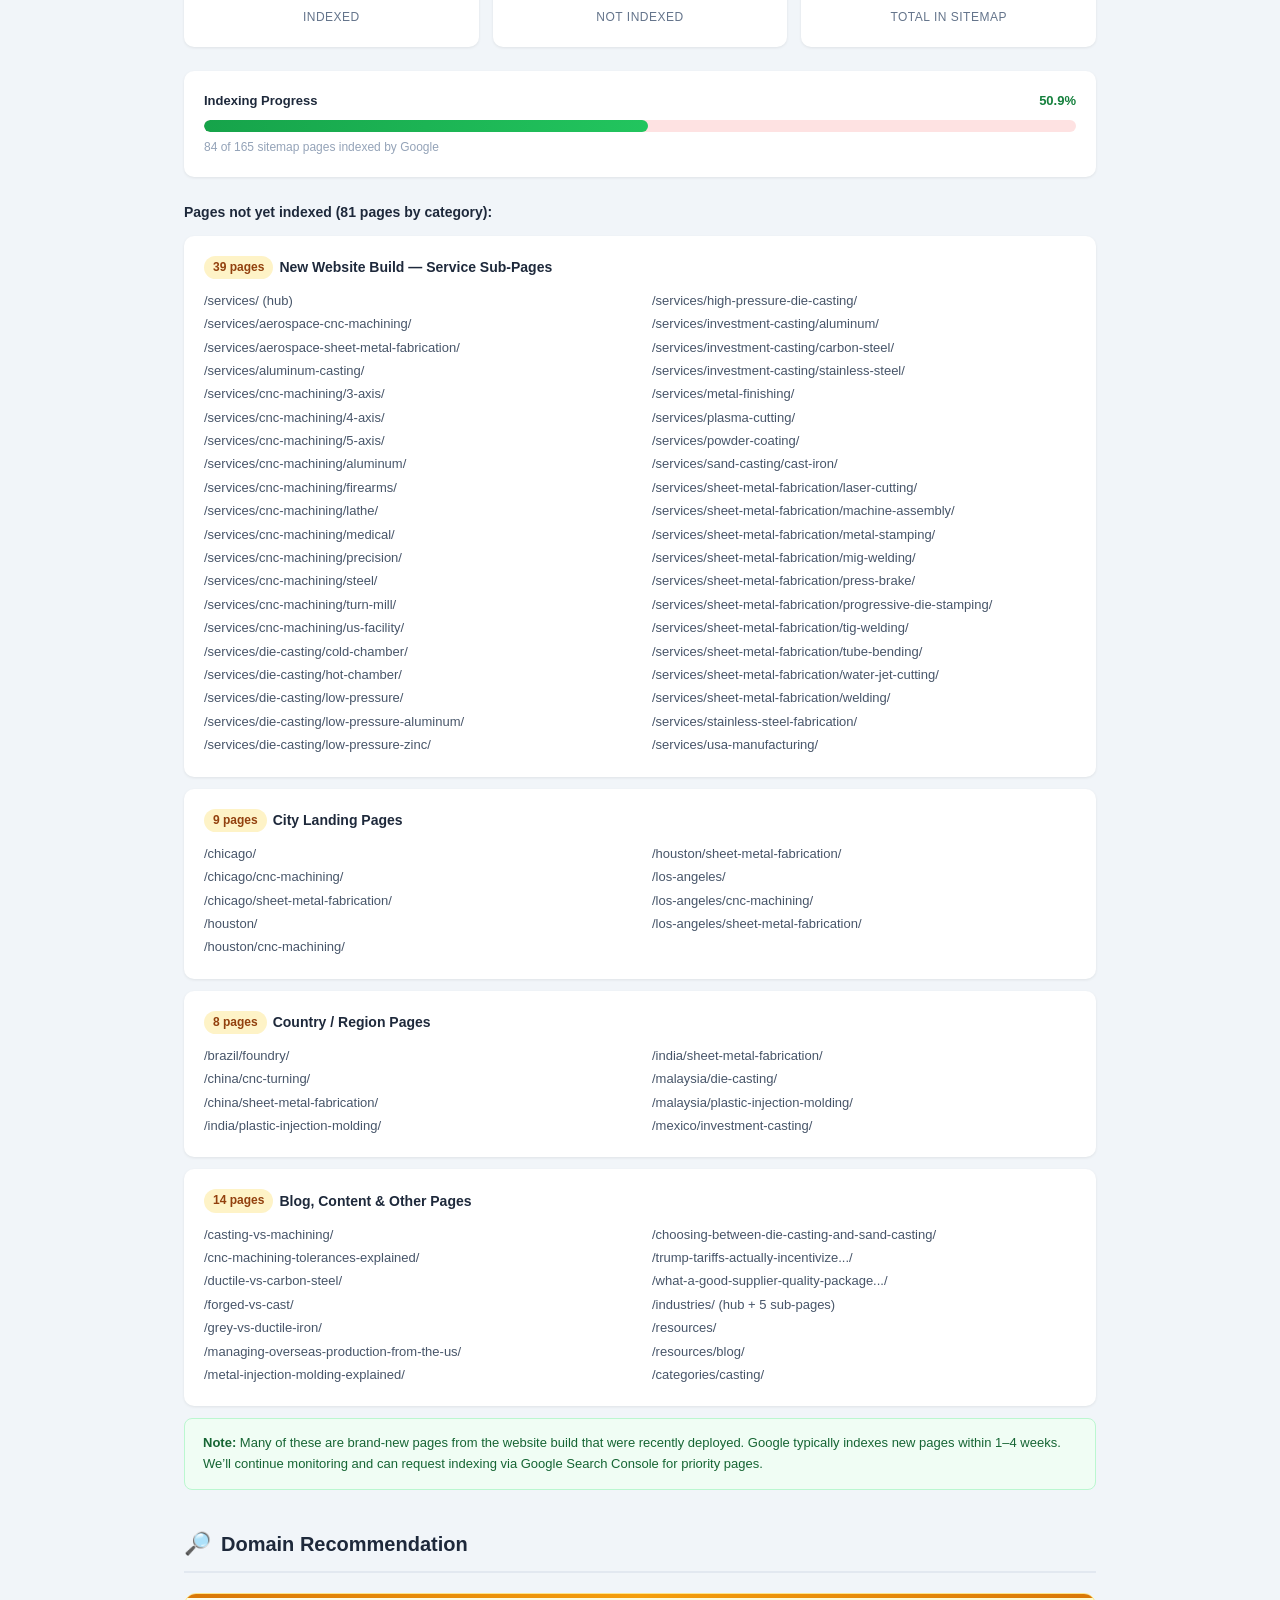
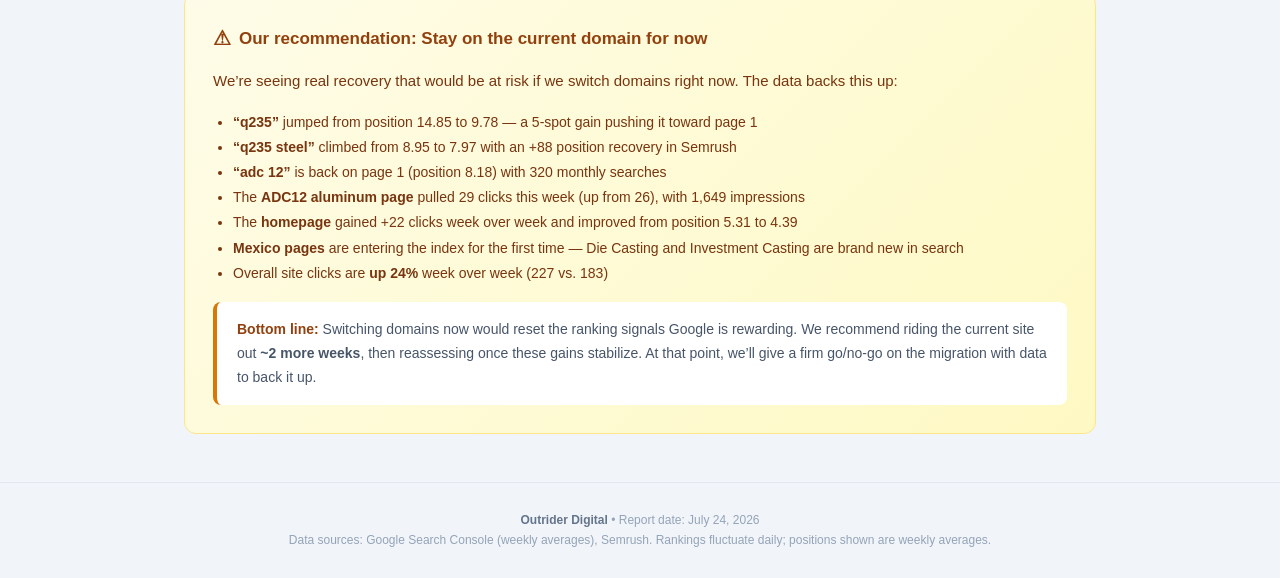
==== commit f55d31d3: "Remove Project Status section from Redstone SEO report Co-Authored-By: Claude Opus 4.6 (1M context) " ====
--- a/redstone-manufacturing/index.html
+++ b/redstone-manufacturing/index.html
@@ -747,59 +747,6 @@
     </div>
   </div>
 
-  <!-- STATUS -->
-  <div class="section">
-    <div class="section-title"><span class="icon">&#9745;</span> Project Status</div>
-    <div class="status-grid">
-      <div class="status-col done">
-        <h3><span style="font-size:18px">&#9989;</span> Completed</h3>
-        <div class="status-item">
-          <span class="status-icon check">&#10003;</span>
-          <span><strong>69 pages</strong> created or SEO-optimized with NeuronWriter scoring</span>
-        </div>
-        <div class="status-item">
-          <span class="status-icon check">&#10003;</span>
-          <span><strong>7 blog posts</strong> researched, written, and uploaded (ductile iron vs carbon steel, CNC tolerances, overseas production, MIM design, casting vs machining, gray iron vs ductile iron, what is MIM)</span>
-        </div>
-        <div class="status-item">
-          <span class="status-icon check">&#10003;</span>
-          <span><strong>47 pages re-optimized</strong> across multiple rounds including 26 pages in the 3rd round</span>
-        </div>
-        <div class="status-item">
-          <span class="status-icon check">&#10003;</span>
-          <span><strong>Material spec articles</strong> optimized &mdash; Q235, Q345, Q355, ST37, SS400, ADC12 and more</span>
-        </div>
-        <div class="status-item">
-          <span class="status-icon check">&#10003;</span>
-          <span><strong>Country &amp; city landing pages</strong> live for Mexico, China, India, Brazil, Seattle, Houston, Chicago</span>
-        </div>
-      </div>
-      <div class="status-col outstanding">
-        <h3><span style="font-size:18px">&#128736;</span> In Progress / Next Steps</h3>
-        <div class="status-item">
-          <span class="status-icon progress">&#8594;</span>
-          <span><strong>New website build</strong> &mdash; many service pages in Copywriting stage awaiting final approval and deployment</span>
-        </div>
-        <div class="status-item">
-          <span class="status-icon progress">&#8594;</span>
-          <span><strong>Additional blog content</strong> &mdash; more material comparison and manufacturing process articles in pipeline</span>
-        </div>
-        <div class="status-item">
-          <span class="status-icon progress">&#8594;</span>
-          <span><strong>Keyword monitoring</strong> &mdash; continue tracking priority terms as Google re-indexes optimized content</span>
-        </div>
-        <div class="status-item">
-          <span class="status-icon upcoming">&#9711;</span>
-          <span><strong>Link building</strong> &mdash; off-page SEO to accelerate authority growth (next phase)</span>
-        </div>
-        <div class="status-item">
-          <span class="status-icon upcoming">&#9711;</span>
-          <span><strong>Website build pages</strong> &mdash; remaining service sub-pages (welding, water jet cutting, precision CNC, etc.) need copywriting completion and deployment</span>
-        </div>
-      </div>
-    </div>
-  </div>
-
 </div>
 
 <!-- FOOTER -->
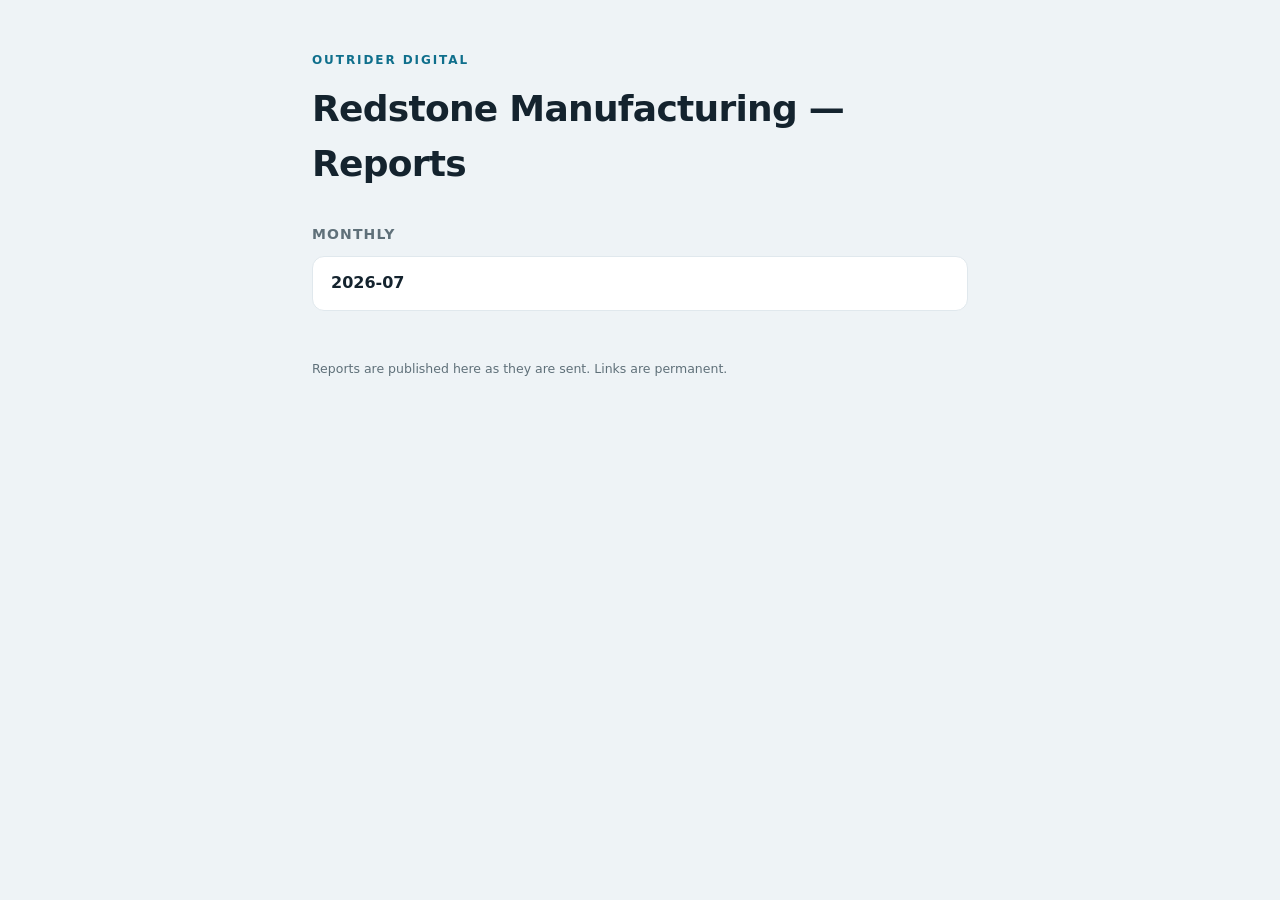
==== commit f4d37ead: "report(redstone-manufacturing): refresh archive index" ====
--- a/redstone-manufacturing/index.html
+++ b/redstone-manufacturing/index.html
@@ -1,761 +1,25 @@
-<!DOCTYPE html>
-<html lang="en">
-<head>
-<meta charset="UTF-8">
-<meta name="viewport" content="width=device-width, initial-scale=1.0">
-<title>SEO Performance Report — Redstone Manufacturing</title>
+<!doctype html>
+<html lang="en"><head><meta charset="utf-8">
+<meta name="viewport" content="width=device-width,initial-scale=1">
+<meta name="robots" content="noindex, nofollow">
+<title>Redstone Manufacturing — Reports</title>
 <style>
-  *, *::before, *::after { box-sizing: border-box; margin: 0; padding: 0; }
-  body {
-    font-family: -apple-system, BlinkMacSystemFont, 'Segoe UI', Roboto, 'Helvetica Neue', Arial, sans-serif;
-    background: #f1f5f9;
-    color: #334155;
-    line-height: 1.6;
-    -webkit-font-smoothing: antialiased;
-  }
-  .header {
-    background: linear-gradient(135deg, #1a2332 0%, #1e3a5f 100%);
-    color: #fff;
-    padding: 40px 0 36px;
-    position: relative;
-  }
-  .header::after {
-    content: '';
-    display: block;
-    height: 4px;
-    background: linear-gradient(90deg, #3b82f6, #60a5fa, #3b82f6);
-    position: absolute;
-    bottom: 0;
-    left: 0;
-    right: 0;
-  }
-  .container { max-width: 960px; margin: 0 auto; padding: 0 24px; }
-  .header-inner { display: flex; justify-content: space-between; align-items: flex-end; flex-wrap: wrap; gap: 12px; }
-  .header h1 { font-size: 26px; font-weight: 700; letter-spacing: 1.5px; }
-  .header .subtitle { font-size: 15px; color: #94a3b8; font-weight: 400; margin-top: 4px; }
-  .header-meta { text-align: right; font-size: 13px; color: #94a3b8; line-height: 1.7; }
-  .header-meta strong { color: #e2e8f0; font-weight: 600; }
-
-  .section { margin: 36px auto; }
-  .section-title {
-    font-size: 20px; font-weight: 700; color: #1e293b;
-    margin-bottom: 20px; padding-bottom: 10px;
-    border-bottom: 2px solid #e2e8f0;
-    display: flex; align-items: center; gap: 10px;
-  }
-  .section-title .icon { font-size: 22px; }
-
-  /* Summary Cards */
-  .cards { display: grid; grid-template-columns: repeat(4, 1fr); gap: 16px; margin: 32px auto; }
-  .card {
-    background: #fff; border-radius: 12px; padding: 24px 20px;
-    box-shadow: 0 1px 3px rgba(0,0,0,0.08), 0 1px 2px rgba(0,0,0,0.04);
-    text-align: center; position: relative; overflow: hidden;
-  }
-  .card::before {
-    content: ''; position: absolute; top: 0; left: 0; right: 0; height: 3px;
-  }
-  .card.blue::before { background: #3b82f6; }
-  .card.green::before { background: #16a34a; }
-  .card.purple::before { background: #7c3aed; }
-  .card.amber::before { background: #d97706; }
-  .card .big { font-size: 36px; font-weight: 800; color: #1e293b; }
-  .card .label { font-size: 13px; color: #64748b; margin-top: 4px; font-weight: 500; text-transform: uppercase; letter-spacing: 0.5px; }
-  .card .delta { display: inline-flex; align-items: center; gap: 3px; font-size: 13px; font-weight: 600; margin-top: 8px; padding: 2px 10px; border-radius: 20px; }
-  .card .delta.up { background: #dcfce7; color: #15803d; }
-  .card .delta.down { background: #fee2e2; color: #dc2626; }
-  .card .delta.neutral { background: #f1f5f9; color: #64748b; }
-  .card .sub { font-size: 12px; color: #94a3b8; margin-top: 6px; }
-
-  /* Tables */
-  .table-wrap { overflow-x: auto; border-radius: 12px; box-shadow: 0 1px 3px rgba(0,0,0,0.08); }
-  table { width: 100%; border-collapse: collapse; background: #fff; font-size: 14px; }
-  thead th {
-    background: #f8fafc; padding: 12px 14px; text-align: left;
-    font-weight: 600; color: #475569; font-size: 12px;
-    text-transform: uppercase; letter-spacing: 0.5px; border-bottom: 2px solid #e2e8f0;
-    white-space: nowrap;
-  }
-  tbody td { padding: 11px 14px; border-bottom: 1px solid #f1f5f9; }
-  tbody tr:hover { background: #f8fafc; }
-  tbody tr:last-child td { border-bottom: none; }
-
-  .pill {
-    display: inline-flex; align-items: center; gap: 3px;
-    padding: 2px 9px; border-radius: 20px; font-size: 12px; font-weight: 600;
-    white-space: nowrap;
-  }
-  .pill.green { background: #dcfce7; color: #15803d; }
-  .pill.red { background: #fee2e2; color: #dc2626; }
-  .pill.blue { background: #dbeafe; color: #1d4ed8; }
-  .pill.amber { background: #fef3c7; color: #92400e; }
-  .pill.gray { background: #f1f5f9; color: #64748b; }
-
-  .badge-new {
-    display: inline-block; background: #3b82f6; color: #fff;
-    font-size: 10px; font-weight: 700; padding: 1px 7px;
-    border-radius: 4px; letter-spacing: 0.5px; vertical-align: middle; margin-left: 6px;
-  }
-
-  .kw { font-weight: 600; color: #1e293b; }
-  .page-name { font-weight: 600; color: #1e293b; }
-  .prev { color: #94a3b8; font-size: 12px; }
-
-  /* Position bar */
-  .pos-cell { display: flex; align-items: center; gap: 8px; }
-  .pos-bar { height: 6px; border-radius: 3px; background: #e2e8f0; min-width: 60px; position: relative; }
-  .pos-bar .fill { height: 100%; border-radius: 3px; }
-  .pos-bar .fill.good { background: #16a34a; }
-  .pos-bar .fill.mid { background: #d97706; }
-  .pos-bar .fill.low { background: #94a3b8; }
-
-  /* Spotlight */
-  .spotlight {
-    background: linear-gradient(135deg, #eff6ff 0%, #dbeafe 100%);
-    border: 1px solid #bfdbfe; border-radius: 12px; padding: 28px;
-    margin-top: 12px;
-  }
-  .spotlight h3 { font-size: 17px; color: #1e40af; margin-bottom: 14px; display: flex; align-items: center; gap: 8px; }
-  .spotlight-grid { display: grid; grid-template-columns: repeat(3, 1fr); gap: 14px; }
-  .spot-card {
-    background: #fff; border-radius: 8px; padding: 16px;
-    box-shadow: 0 1px 2px rgba(0,0,0,0.06);
-  }
-  .spot-card .spot-title { font-weight: 600; font-size: 13px; color: #1e293b; margin-bottom: 6px; }
-  .spot-card .spot-stat { font-size: 24px; font-weight: 800; color: #1e40af; }
-  .spot-card .spot-detail { font-size: 12px; color: #64748b; margin-top: 4px; }
-
-  /* Status */
-  .status-grid { display: grid; grid-template-columns: 1fr 1fr; gap: 20px; }
-  .status-col { background: #fff; border-radius: 12px; padding: 24px; box-shadow: 0 1px 3px rgba(0,0,0,0.08); }
-  .status-col h3 { font-size: 15px; font-weight: 700; margin-bottom: 16px; display: flex; align-items: center; gap: 8px; }
-  .status-col.done h3 { color: #15803d; }
-  .status-col.outstanding h3 { color: #1d4ed8; }
-  .status-item {
-    display: flex; align-items: flex-start; gap: 10px;
-    padding: 8px 0; font-size: 14px; line-height: 1.5;
-  }
-  .status-item + .status-item { border-top: 1px solid #f1f5f9; }
-  .status-icon { flex-shrink: 0; width: 22px; height: 22px; border-radius: 50%; display: flex; align-items: center; justify-content: center; font-size: 12px; margin-top: 2px; }
-  .status-icon.check { background: #dcfce7; color: #15803d; }
-  .status-icon.progress { background: #dbeafe; color: #1d4ed8; }
-  .status-icon.upcoming { background: #f1f5f9; color: #64748b; }
-
-  .footer {
-    margin-top: 48px; padding: 28px 0; border-top: 1px solid #e2e8f0;
-    text-align: center; font-size: 12px; color: #94a3b8;
-  }
-  .footer strong { color: #64748b; }
-
-  /* Intro text */
-  .intro {
-    background: #fff; border-radius: 12px; padding: 24px;
-    box-shadow: 0 1px 3px rgba(0,0,0,0.08); margin-bottom: 32px;
-    font-size: 15px; color: #475569; line-height: 1.7;
-    border-left: 4px solid #3b82f6;
-  }
-  .intro strong { color: #1e293b; }
-
-  @media (max-width: 768px) {
-    .cards { grid-template-columns: repeat(2, 1fr); }
-    .header-inner { flex-direction: column; align-items: flex-start; }
-    .header-meta { text-align: left; }
-    .status-grid { grid-template-columns: 1fr; }
-    .spotlight-grid { grid-template-columns: 1fr; }
-    .header h1 { font-size: 20px; }
-  }
-  @media (max-width: 480px) {
-    .cards { grid-template-columns: 1fr; }
-  }
-  @media print {
-    body { background: #fff; }
-    .header { padding: 20px 0; }
-    .card, .status-col, .spotlight, .table-wrap { box-shadow: none; border: 1px solid #e2e8f0; }
-  }
-</style>
-</head>
-<body>
-
-<!-- HEADER -->
-<div class="header">
-  <div class="container">
-    <div class="header-inner">
-      <div>
-        <h1>REDSTONE MANUFACTURING</h1>
-        <div class="subtitle">SEO Performance Report</div>
-      </div>
-      <div class="header-meta">
-        <div>Prepared for <strong>Eric</strong></div>
-        <div>Week of <strong>July 15 &ndash; 21, 2026</strong></div>
-        <div>vs. July 6 &ndash; 12, 2026</div>
-      </div>
-    </div>
-  </div>
-</div>
-
-<div class="container">
-
-  <!-- INTRO -->
-  <div class="intro" style="margin-top: 32px;">
-    <strong>Good news &mdash; your target keywords are recovering.</strong> Several priority terms are back on page 1 in Google, and the pages we&rsquo;ve optimized are pulling in more clicks week over week. Here&rsquo;s the full picture.
-  </div>
-
-  <!-- SUMMARY CARDS -->
-  <div class="cards">
-    <div class="card blue">
-      <div class="big">227</div>
-      <div class="label">Total Clicks</div>
-      <div class="delta up">&#9650; +24.0%</div>
-      <div class="sub">was 183 last week</div>
-    </div>
-    <div class="card purple">
-      <div class="big">17,796</div>
-      <div class="label">Impressions</div>
-      <div class="delta down">&#9660; &minus;14.5%</div>
-      <div class="sub">was 20,805 last week</div>
-    </div>
-    <div class="card green">
-      <div class="big">31</div>
-      <div class="label">Pages With Click Gains</div>
-      <div class="delta up">&#9650; growing</div>
-      <div class="sub">out of 149 tracked pages</div>
-    </div>
-    <div class="card amber">
-      <div class="big">17</div>
-      <div class="label">New Pages in Search</div>
-      <div class="delta neutral">&#10148; first clicks</div>
-      <div class="sub">pages going from 0 to &gt;0 clicks</div>
-    </div>
-  </div>
-
-  <!-- PRIORITY KEYWORDS -->
-  <div class="section">
-    <div class="section-title"><span class="icon">&#127919;</span> Priority Keyword Recovery</div>
-    <p style="font-size: 14px; color: #64748b; margin-bottom: 16px;">
-      These are the six keywords you flagged in Slack. Semrush positions show multi-week recovery; GSC shows real-time weekly averages.
-    </p>
-    <div class="table-wrap">
-      <table>
-        <thead>
-          <tr>
-            <th>Keyword</th>
-            <th style="text-align:center">Semrush Position</th>
-            <th style="text-align:center">Recovery</th>
-            <th style="text-align:center">Monthly Volume</th>
-            <th style="text-align:center">GSC Avg Position</th>
-            <th style="text-align:center">GSC Previous</th>
-            <th style="text-align:center">Trend</th>
-          </tr>
-        </thead>
-        <tbody>
-          <tr>
-            <td class="kw">adc 12</td>
-            <td style="text-align:center">12</td>
-            <td style="text-align:center"><span class="pill green">&#9650; +19</span></td>
-            <td style="text-align:center">320</td>
-            <td style="text-align:center"><strong>8.18</strong></td>
-            <td style="text-align:center" class="prev">7.74</td>
-            <td style="text-align:center"><span class="pill green">Page 1</span></td>
-          </tr>
-          <tr>
-            <td class="kw">q235 steel</td>
-            <td style="text-align:center">12</td>
-            <td style="text-align:center"><span class="pill green">&#9650; +88</span></td>
-            <td style="text-align:center">260</td>
-            <td style="text-align:center"><strong>7.97</strong></td>
-            <td style="text-align:center" class="prev">8.95</td>
-            <td style="text-align:center"><span class="pill green">&#9650; +1.0</span></td>
-          </tr>
-          <tr>
-            <td class="kw">hot casting</td>
-            <td style="text-align:center">12</td>
-            <td style="text-align:center"><span class="pill green">&#9650; +38</span></td>
-            <td style="text-align:center">210</td>
-            <td style="text-align:center"><strong>10.75</strong></td>
-            <td style="text-align:center" class="prev">6.33</td>
-            <td style="text-align:center"><span class="pill blue">Visible</span></td>
-          </tr>
-          <tr>
-            <td class="kw">foundries in mexico</td>
-            <td style="text-align:center">25</td>
-            <td style="text-align:center"><span class="pill green">&#9650; +16</span></td>
-            <td style="text-align:center">90</td>
-            <td style="text-align:center" colspan="2">
-              <strong>Mexico page:</strong> 20.03 <span class="prev">(was 32.26)</span>
-            </td>
-            <td style="text-align:center"><span class="pill green">&#9650; +12.2</span></td>
-          </tr>
-          <tr>
-            <td class="kw">sheet metal fabrication mexico</td>
-            <td style="text-align:center">26</td>
-            <td style="text-align:center"><span class="pill green">&#9650; +5</span></td>
-            <td style="text-align:center">90</td>
-            <td style="text-align:center"><strong>25.44</strong></td>
-            <td style="text-align:center" class="prev">23.20</td>
-            <td style="text-align:center"><span class="pill blue">Visible</span></td>
-          </tr>
-          <tr>
-            <td class="kw">q235</td>
-            <td style="text-align:center">29</td>
-            <td style="text-align:center"><span class="pill green">&#9650; +71</span></td>
-            <td style="text-align:center">170</td>
-            <td style="text-align:center"><strong>9.78</strong></td>
-            <td style="text-align:center" class="prev">14.85</td>
-            <td style="text-align:center"><span class="pill green">&#9650; +5.1</span></td>
-          </tr>
-        </tbody>
-      </table>
-    </div>
-  </div>
-
-  <!-- OTHER KEYWORD MOVERS -->
-  <div class="section">
-    <div class="section-title"><span class="icon">&#128200;</span> Other Keywords Gaining Ground</div>
-    <p style="font-size: 14px; color: #64748b; margin-bottom: 16px;">
-      Beyond the priority terms, these keywords are also moving up in Google Search Console this week.
-    </p>
-    <div class="table-wrap">
-      <table>
-        <thead>
-          <tr>
-            <th>Keyword</th>
-            <th style="text-align:center">Position Now</th>
-            <th style="text-align:center">Was</th>
-            <th style="text-align:center">Change</th>
-            <th style="text-align:center">Impressions</th>
-          </tr>
-        </thead>
-        <tbody>
-          <tr>
-            <td class="kw">metal injection molding vs die casting</td>
-            <td style="text-align:center"><strong>20.64</strong></td>
-            <td style="text-align:center" class="prev">40.33</td>
-            <td style="text-align:center"><span class="pill green">&#9650; +19.7</span></td>
-            <td style="text-align:center">11</td>
-          </tr>
-          <tr>
-            <td class="kw">stamped steel</td>
-            <td style="text-align:center"><strong>26.22</strong></td>
-            <td style="text-align:center" class="prev">38.35</td>
-            <td style="text-align:center"><span class="pill green">&#9650; +12.1</span></td>
-            <td style="text-align:center">41</td>
-          </tr>
-          <tr>
-            <td class="kw">aluminium adc12</td>
-            <td style="text-align:center"><strong>21.81</strong></td>
-            <td style="text-align:center" class="prev">30.21</td>
-            <td style="text-align:center"><span class="pill green">&#9650; +8.4</span></td>
-            <td style="text-align:center">26</td>
-          </tr>
-          <tr>
-            <td class="kw">q235b equivalent material in india</td>
-            <td style="text-align:center"><strong>3.47</strong></td>
-            <td style="text-align:center" class="prev">11.33</td>
-            <td style="text-align:center"><span class="pill green">&#9650; +7.9</span></td>
-            <td style="text-align:center">17</td>
-          </tr>
-          <tr>
-            <td class="kw">q235</td>
-            <td style="text-align:center"><strong>9.78</strong></td>
-            <td style="text-align:center" class="prev">14.85</td>
-            <td style="text-align:center"><span class="pill green">&#9650; +5.1</span></td>
-            <td style="text-align:center">55</td>
-          </tr>
-          <tr>
-            <td class="kw">42crmo4 equivalent</td>
-            <td style="text-align:center"><strong>9.45</strong></td>
-            <td style="text-align:center" class="prev">11.24</td>
-            <td style="text-align:center"><span class="pill green">&#9650; +1.8</span></td>
-            <td style="text-align:center">58</td>
-          </tr>
-          <tr>
-            <td class="kw">q355b</td>
-            <td style="text-align:center"><strong>4.59</strong></td>
-            <td style="text-align:center" class="prev">6.29</td>
-            <td style="text-align:center"><span class="pill green">&#9650; +1.7</span></td>
-            <td style="text-align:center">27</td>
-          </tr>
-          <tr>
-            <td class="kw">adc10</td>
-            <td style="text-align:center"><strong>3.65</strong></td>
-            <td style="text-align:center" class="prev">5.81</td>
-            <td style="text-align:center"><span class="pill green">&#9650; +2.2</span></td>
-            <td style="text-align:center">20</td>
-          </tr>
-          <tr>
-            <td class="kw">q355 steel</td>
-            <td style="text-align:center"><strong>3.00</strong></td>
-            <td style="text-align:center" class="prev">3.74</td>
-            <td style="text-align:center"><span class="pill green">&#9650; +0.7</span></td>
-            <td style="text-align:center">18</td>
-          </tr>
-          <tr>
-            <td class="kw">42crmo4 equivalent material</td>
-            <td style="text-align:center"><strong>7.77</strong></td>
-            <td style="text-align:center" class="prev">8.89</td>
-            <td style="text-align:center"><span class="pill green">&#9650; +1.1</span></td>
-            <td style="text-align:center">94</td>
-          </tr>
-        </tbody>
-      </table>
-    </div>
-  </div>
-
-  <!-- PAGE GAINS -->
-  <div class="section">
-    <div class="section-title"><span class="icon">&#128196;</span> Pages Driving More Traffic</div>
-    <p style="font-size: 14px; color: #64748b; margin-bottom: 16px;">
-      Top pages sorted by click growth this week vs. last week.
-    </p>
-    <div class="table-wrap">
-      <table>
-        <thead>
-          <tr>
-            <th>Page</th>
-            <th style="text-align:center">Clicks Now</th>
-            <th style="text-align:center">Was</th>
-            <th style="text-align:center">Change</th>
-            <th style="text-align:center">Impressions</th>
-            <th style="text-align:center">Avg Position</th>
-          </tr>
-        </thead>
-        <tbody>
-          <tr>
-            <td class="page-name">Homepage</td>
-            <td style="text-align:center"><strong>63</strong></td>
-            <td style="text-align:center" class="prev">41</td>
-            <td style="text-align:center"><span class="pill green">+22</span></td>
-            <td style="text-align:center">589</td>
-            <td style="text-align:center">4.39 <span class="prev">(was 5.31)</span></td>
-          </tr>
-          <tr>
-            <td class="page-name">ST37 Equivalent Materials</td>
-            <td style="text-align:center"><strong>31</strong></td>
-            <td style="text-align:center" class="prev">25</td>
-            <td style="text-align:center"><span class="pill green">+6</span></td>
-            <td style="text-align:center">1,179</td>
-            <td style="text-align:center">10.86</td>
-          </tr>
-          <tr>
-            <td class="page-name">Q345 Steel</td>
-            <td style="text-align:center"><strong>7</strong></td>
-            <td style="text-align:center" class="prev">3</td>
-            <td style="text-align:center"><span class="pill green">+4</span></td>
-            <td style="text-align:center">730</td>
-            <td style="text-align:center">8.45 <span class="prev">(was 7.99)</span></td>
-          </tr>
-          <tr>
-            <td class="page-name">ADC-10 Aluminum</td>
-            <td style="text-align:center"><strong>7</strong></td>
-            <td style="text-align:center" class="prev">3</td>
-            <td style="text-align:center"><span class="pill green">+4</span></td>
-            <td style="text-align:center">111</td>
-            <td style="text-align:center">6.05</td>
-          </tr>
-          <tr>
-            <td class="page-name">ADC12 Aluminum</td>
-            <td style="text-align:center"><strong>29</strong></td>
-            <td style="text-align:center" class="prev">26</td>
-            <td style="text-align:center"><span class="pill green">+3</span></td>
-            <td style="text-align:center">1,649</td>
-            <td style="text-align:center">6.53</td>
-          </tr>
-          <tr>
-            <td class="page-name">Mexico &mdash; Sheet Metal Fabrication</td>
-            <td style="text-align:center"><strong>4</strong></td>
-            <td style="text-align:center" class="prev">1</td>
-            <td style="text-align:center"><span class="pill green">+3</span></td>
-            <td style="text-align:center">238</td>
-            <td style="text-align:center">27.43</td>
-          </tr>
-          <tr>
-            <td class="page-name">Mexico &mdash; Plastic Injection Molding</td>
-            <td style="text-align:center"><strong>4</strong></td>
-            <td style="text-align:center" class="prev">1</td>
-            <td style="text-align:center"><span class="pill green">+3</span></td>
-            <td style="text-align:center">130</td>
-            <td style="text-align:center">53.20</td>
-          </tr>
-          <tr>
-            <td class="page-name">China Hub<span class="badge-new">NEW</span></td>
-            <td style="text-align:center"><strong>3</strong></td>
-            <td style="text-align:center" class="prev">0</td>
-            <td style="text-align:center"><span class="pill blue">+3 new</span></td>
-            <td style="text-align:center">337</td>
-            <td style="text-align:center">48.97 <span class="prev">(was 52.66)</span></td>
-          </tr>
-          <tr>
-            <td class="page-name">Mexico &mdash; Die Casting<span class="badge-new">NEW</span></td>
-            <td style="text-align:center"><strong>3</strong></td>
-            <td style="text-align:center" class="prev">0</td>
-            <td style="text-align:center"><span class="pill blue">+3 new</span></td>
-            <td style="text-align:center">167</td>
-            <td style="text-align:center">20.72 <span class="prev">(was 34.98)</span></td>
-          </tr>
-          <tr>
-            <td class="page-name">42CrMo Equivalent Materials</td>
-            <td style="text-align:center"><strong>6</strong></td>
-            <td style="text-align:center" class="prev">4</td>
-            <td style="text-align:center"><span class="pill green">+2</span></td>
-            <td style="text-align:center">580</td>
-            <td style="text-align:center">21.64</td>
-          </tr>
-          <tr>
-            <td class="page-name">6061-T6 Equivalent Materials</td>
-            <td style="text-align:center"><strong>5</strong></td>
-            <td style="text-align:center" class="prev">3</td>
-            <td style="text-align:center"><span class="pill green">+2</span></td>
-            <td style="text-align:center">800</td>
-            <td style="text-align:center">65.68</td>
-          </tr>
-          <tr>
-            <td class="page-name">41Cr4 Equivalent Materials</td>
-            <td style="text-align:center"><strong>4</strong></td>
-            <td style="text-align:center" class="prev">2</td>
-            <td style="text-align:center"><span class="pill green">+2</span></td>
-            <td style="text-align:center">428</td>
-            <td style="text-align:center">10.75 <span class="prev">(was 11.40)</span></td>
-          </tr>
-          <tr>
-            <td class="page-name">4Cr13 Equivalent Materials</td>
-            <td style="text-align:center"><strong>3</strong></td>
-            <td style="text-align:center" class="prev">1</td>
-            <td style="text-align:center"><span class="pill green">+2</span></td>
-            <td style="text-align:center">224</td>
-            <td style="text-align:center">18.57</td>
-          </tr>
-        </tbody>
-      </table>
-    </div>
-  </div>
-
-  <!-- MEXICO SPOTLIGHT -->
-  <div class="section">
-    <div class="section-title"><span class="icon">&#127757;</span> Mexico Market: Early Traction</div>
-    <div class="spotlight">
-      <h3>&#127474;&#127485; Mexico pages are gaining visibility across the board</h3>
-      <div class="spotlight-grid">
-        <div class="spot-card">
-          <div class="spot-title">Mexico Hub</div>
-          <div class="spot-stat">Pos. 20</div>
-          <div class="spot-detail">Was position 32 &mdash; up 12 spots</div>
-        </div>
-        <div class="spot-card">
-          <div class="spot-title">Mexico Die Casting</div>
-          <div class="spot-stat">3 clicks</div>
-          <div class="spot-detail">From 0 &mdash; <span class="pill blue" style="font-size:10px">NEW</span> &nbsp;Position 20.72</div>
-        </div>
-        <div class="spot-card">
-          <div class="spot-title">Mexico Sheet Metal</div>
-          <div class="spot-stat">4 clicks</div>
-          <div class="spot-detail">From 1 click &mdash; position 27.43</div>
-        </div>
-        <div class="spot-card">
-          <div class="spot-title">Mexico Plastic Injection</div>
-          <div class="spot-stat">4 clicks</div>
-          <div class="spot-detail">From 1 click &mdash; position 53.20</div>
-        </div>
-        <div class="spot-card">
-          <div class="spot-title">Mexico Sand Casting</div>
-          <div class="spot-stat">Pos. 34</div>
-          <div class="spot-detail">Was position 66.57 &mdash; up 33 spots</div>
-        </div>
-        <div class="spot-card">
-          <div class="spot-title">Mexico Investment Casting</div>
-          <div class="spot-stat">Pos. 3.6</div>
-          <div class="spot-detail"><span class="pill blue" style="font-size:10px">NEW</span> &nbsp;First time indexed</div>
-        </div>
-      </div>
-    </div>
-  </div>
-
-  <!-- PAGE INDEXING -->
-  <div class="section">
-    <div class="section-title"><span class="icon">&#128203;</span> Page Indexing Status</div>
-    <p style="font-size: 14px; color: #64748b; margin-bottom: 16px;">
-      Of the <strong>165 pages</strong> in the sitemap, <strong>84 are indexed</strong> by Google (50.9%). The remaining 81 pages are in the sitemap but have not been picked up by Google yet. Many are new website-build pages that were recently deployed.
-    </p>
-
-    <!-- Indexing Summary Cards -->
-    <div style="display: grid; grid-template-columns: repeat(3, 1fr); gap: 14px; margin-bottom: 24px;">
-      <div style="background: #fff; border-radius: 10px; padding: 20px; box-shadow: 0 1px 3px rgba(0,0,0,0.08); text-align: center; border-top: 3px solid #16a34a;">
-        <div style="font-size: 32px; font-weight: 800; color: #15803d;">84</div>
-        <div style="font-size: 12px; color: #64748b; text-transform: uppercase; letter-spacing: 0.5px; margin-top: 4px;">Indexed</div>
-      </div>
-      <div style="background: #fff; border-radius: 10px; padding: 20px; box-shadow: 0 1px 3px rgba(0,0,0,0.08); text-align: center; border-top: 3px solid #dc2626;">
-        <div style="font-size: 32px; font-weight: 800; color: #dc2626;">81</div>
-        <div style="font-size: 12px; color: #64748b; text-transform: uppercase; letter-spacing: 0.5px; margin-top: 4px;">Not Indexed</div>
-      </div>
-      <div style="background: #fff; border-radius: 10px; padding: 20px; box-shadow: 0 1px 3px rgba(0,0,0,0.08); text-align: center; border-top: 3px solid #3b82f6;">
-        <div style="font-size: 32px; font-weight: 800; color: #1d4ed8;">165</div>
-        <div style="font-size: 12px; color: #64748b; text-transform: uppercase; letter-spacing: 0.5px; margin-top: 4px;">Total in Sitemap</div>
-      </div>
-    </div>
-
-    <!-- Progress Bar -->
-    <div style="background: #fff; border-radius: 10px; padding: 20px; box-shadow: 0 1px 3px rgba(0,0,0,0.08); margin-bottom: 24px;">
-      <div style="display: flex; justify-content: space-between; margin-bottom: 8px;">
-        <span style="font-size: 13px; font-weight: 600; color: #1e293b;">Indexing Progress</span>
-        <span style="font-size: 13px; font-weight: 700; color: #15803d;">50.9%</span>
-      </div>
-      <div style="height: 12px; background: #fee2e2; border-radius: 6px; overflow: hidden;">
-        <div style="height: 100%; width: 50.9%; background: linear-gradient(90deg, #16a34a, #22c55e); border-radius: 6px;"></div>
-      </div>
-      <div style="font-size: 12px; color: #94a3b8; margin-top: 6px;">84 of 165 sitemap pages indexed by Google</div>
-    </div>
-
-    <!-- Not Indexed Breakdown by Category -->
-    <p style="font-size: 14px; font-weight: 600; color: #1e293b; margin-bottom: 12px;">Pages not yet indexed (81 pages by category):</p>
-
-    <!-- New Website Build - Services -->
-    <div style="background: #fff; border-radius: 10px; padding: 20px; box-shadow: 0 1px 3px rgba(0,0,0,0.08); margin-bottom: 12px;">
-      <h4 style="font-size: 14px; font-weight: 700; color: #1e293b; margin-bottom: 10px; display: flex; align-items: center; gap: 6px;">
-        <span class="pill amber">39 pages</span> New Website Build &mdash; Service Sub-Pages
-      </h4>
-      <div style="font-size: 13px; color: #475569; line-height: 1.8; columns: 2; column-gap: 24px;">
-        <div>/services/ (hub)</div>
-        <div>/services/aerospace-cnc-machining/</div>
-        <div>/services/aerospace-sheet-metal-fabrication/</div>
-        <div>/services/aluminum-casting/</div>
-        <div>/services/cnc-machining/3-axis/</div>
-        <div>/services/cnc-machining/4-axis/</div>
-        <div>/services/cnc-machining/5-axis/</div>
-        <div>/services/cnc-machining/aluminum/</div>
-        <div>/services/cnc-machining/firearms/</div>
-        <div>/services/cnc-machining/lathe/</div>
-        <div>/services/cnc-machining/medical/</div>
-        <div>/services/cnc-machining/precision/</div>
-        <div>/services/cnc-machining/steel/</div>
-        <div>/services/cnc-machining/turn-mill/</div>
-        <div>/services/cnc-machining/us-facility/</div>
-        <div>/services/die-casting/cold-chamber/</div>
-        <div>/services/die-casting/hot-chamber/</div>
-        <div>/services/die-casting/low-pressure/</div>
-        <div>/services/die-casting/low-pressure-aluminum/</div>
-        <div>/services/die-casting/low-pressure-zinc/</div>
-        <div>/services/high-pressure-die-casting/</div>
-        <div>/services/investment-casting/aluminum/</div>
-        <div>/services/investment-casting/carbon-steel/</div>
-        <div>/services/investment-casting/stainless-steel/</div>
-        <div>/services/metal-finishing/</div>
-        <div>/services/plasma-cutting/</div>
-        <div>/services/powder-coating/</div>
-        <div>/services/sand-casting/cast-iron/</div>
-        <div>/services/sheet-metal-fabrication/laser-cutting/</div>
-        <div>/services/sheet-metal-fabrication/machine-assembly/</div>
-        <div>/services/sheet-metal-fabrication/metal-stamping/</div>
-        <div>/services/sheet-metal-fabrication/mig-welding/</div>
-        <div>/services/sheet-metal-fabrication/press-brake/</div>
-        <div>/services/sheet-metal-fabrication/progressive-die-stamping/</div>
-        <div>/services/sheet-metal-fabrication/tig-welding/</div>
-        <div>/services/sheet-metal-fabrication/tube-bending/</div>
-        <div>/services/sheet-metal-fabrication/water-jet-cutting/</div>
-        <div>/services/sheet-metal-fabrication/welding/</div>
-        <div>/services/stainless-steel-fabrication/</div>
-        <div>/services/usa-manufacturing/</div>
-      </div>
-    </div>
-
-    <!-- City Landing Pages -->
-    <div style="background: #fff; border-radius: 10px; padding: 20px; box-shadow: 0 1px 3px rgba(0,0,0,0.08); margin-bottom: 12px;">
-      <h4 style="font-size: 14px; font-weight: 700; color: #1e293b; margin-bottom: 10px; display: flex; align-items: center; gap: 6px;">
-        <span class="pill amber">9 pages</span> City Landing Pages
-      </h4>
-      <div style="font-size: 13px; color: #475569; line-height: 1.8; columns: 2; column-gap: 24px;">
-        <div>/chicago/</div>
-        <div>/chicago/cnc-machining/</div>
-        <div>/chicago/sheet-metal-fabrication/</div>
-        <div>/houston/</div>
-        <div>/houston/cnc-machining/</div>
-        <div>/houston/sheet-metal-fabrication/</div>
-        <div>/los-angeles/</div>
-        <div>/los-angeles/cnc-machining/</div>
-        <div>/los-angeles/sheet-metal-fabrication/</div>
-      </div>
-    </div>
-
-    <!-- Country Pages -->
-    <div style="background: #fff; border-radius: 10px; padding: 20px; box-shadow: 0 1px 3px rgba(0,0,0,0.08); margin-bottom: 12px;">
-      <h4 style="font-size: 14px; font-weight: 700; color: #1e293b; margin-bottom: 10px; display: flex; align-items: center; gap: 6px;">
-        <span class="pill amber">8 pages</span> Country / Region Pages
-      </h4>
-      <div style="font-size: 13px; color: #475569; line-height: 1.8; columns: 2; column-gap: 24px;">
-        <div>/brazil/foundry/</div>
-        <div>/china/cnc-turning/</div>
-        <div>/china/sheet-metal-fabrication/</div>
-        <div>/india/plastic-injection-molding/</div>
-        <div>/india/sheet-metal-fabrication/</div>
-        <div>/malaysia/die-casting/</div>
-        <div>/malaysia/plastic-injection-molding/</div>
-        <div>/mexico/investment-casting/</div>
-      </div>
-    </div>
-
-    <!-- Blog & Content Pages -->
-    <div style="background: #fff; border-radius: 10px; padding: 20px; box-shadow: 0 1px 3px rgba(0,0,0,0.08); margin-bottom: 12px;">
-      <h4 style="font-size: 14px; font-weight: 700; color: #1e293b; margin-bottom: 10px; display: flex; align-items: center; gap: 6px;">
-        <span class="pill amber">14 pages</span> Blog, Content &amp; Other Pages
-      </h4>
-      <div style="font-size: 13px; color: #475569; line-height: 1.8; columns: 2; column-gap: 24px;">
-        <div>/casting-vs-machining/</div>
-        <div>/cnc-machining-tolerances-explained/</div>
-        <div>/ductile-vs-carbon-steel/</div>
-        <div>/forged-vs-cast/</div>
-        <div>/grey-vs-ductile-iron/</div>
-        <div>/managing-overseas-production-from-the-us/</div>
-        <div>/metal-injection-molding-explained/</div>
-        <div>/choosing-between-die-casting-and-sand-casting/</div>
-        <div>/trump-tariffs-actually-incentivize.../</div>
-        <div>/what-a-good-supplier-quality-package.../</div>
-        <div>/industries/ (hub + 5 sub-pages)</div>
-        <div>/resources/</div>
-        <div>/resources/blog/</div>
-        <div>/categories/casting/</div>
-      </div>
-    </div>
-
-    <div style="background: #f0fdf4; border: 1px solid #bbf7d0; border-radius: 8px; padding: 14px 18px; font-size: 13px; color: #166534; line-height: 1.6;">
-      <strong>Note:</strong> Many of these are brand-new pages from the website build that were recently deployed. Google typically indexes new pages within 1&ndash;4 weeks. We&rsquo;ll continue monitoring and can request indexing via Google Search Console for priority pages.
-    </div>
-  </div>
-
-  <!-- DOMAIN RECOMMENDATION -->
-  <div class="section">
-    <div class="section-title"><span class="icon">&#128270;</span> Domain Recommendation</div>
-    <div style="background: linear-gradient(135deg, #fefce8 0%, #fef9c3 100%); border: 1px solid #fde68a; border-radius: 12px; padding: 28px; position: relative; overflow: hidden;">
-      <div style="position: absolute; top: 0; left: 0; right: 0; height: 4px; background: linear-gradient(90deg, #d97706, #f59e0b, #d97706);"></div>
-      <h3 style="font-size: 17px; color: #92400e; margin-bottom: 14px; display: flex; align-items: center; gap: 8px;">
-        <span style="font-size: 20px;">&#9888;</span> Our recommendation: Stay on the current domain for now
-      </h3>
-      <p style="font-size: 15px; color: #78350f; line-height: 1.7; margin-bottom: 16px;">
-        We&rsquo;re seeing real recovery that would be at risk if we switch domains right now. The data backs this up:
-      </p>
-      <ul style="font-size: 14px; color: #78350f; line-height: 1.8; margin: 0 0 16px 20px;">
-        <li><strong>&ldquo;q235&rdquo;</strong> jumped from position 14.85 to 9.78 &mdash; a 5-spot gain pushing it toward page 1</li>
-        <li><strong>&ldquo;q235 steel&rdquo;</strong> climbed from 8.95 to 7.97 with an +88 position recovery in Semrush</li>
-        <li><strong>&ldquo;adc 12&rdquo;</strong> is back on page 1 (position 8.18) with 320 monthly searches</li>
-        <li>The <strong>ADC12 aluminum page</strong> pulled 29 clicks this week (up from 26), with 1,649 impressions</li>
-        <li>The <strong>homepage</strong> gained +22 clicks week over week and improved from position 5.31 to 4.39</li>
-        <li><strong>Mexico pages</strong> are entering the index for the first time &mdash; Die Casting and Investment Casting are brand new in search</li>
-        <li>Overall site clicks are <strong>up 24%</strong> week over week (227 vs. 183)</li>
-      </ul>
-      <div style="background: #fff; border-radius: 8px; padding: 16px 20px; border-left: 4px solid #d97706;">
-        <p style="font-size: 14px; color: #475569; line-height: 1.7; margin: 0;">
-          <strong style="color: #92400e;">Bottom line:</strong> Switching domains now would reset the ranking signals Google is rewarding. We recommend riding the current site out <strong>~2 more weeks</strong>, then reassessing once these gains stabilize. At that point, we&rsquo;ll give a firm go/no-go on the migration with data to back it up.
-        </p>
-      </div>
-    </div>
-  </div>
-
-</div>
-
-<!-- FOOTER -->
-<div class="footer">
-  <div class="container">
-    <strong>Outrider Digital</strong> &bull; Report date: July 24, 2026<br>
-    Data sources: Google Search Console (weekly averages), Semrush. Rankings fluctuate daily; positions shown are weekly averages.
-  </div>
-</div>
-
-</body>
-</html>
+:root{--bg:#eef3f6;--surface:#fff;--ink:#14232e;--muted:#5f7079;--hair:#e0e8ed;--accent:#0f6f8c}
+@media(prefers-color-scheme:dark){:root{--bg:#0c141c;--surface:#152230;--ink:#e9eff3;--muted:#8ea0ac;--hair:#243541;--accent:#3aa7cb}}
+*{box-sizing:border-box}
+body{margin:0;background:var(--bg);color:var(--ink);font:16px/1.55 ui-sans-serif,system-ui,-apple-system,"Segoe UI",Roboto,Helvetica,Arial,sans-serif}
+.wrap{max-width:720px;margin:0 auto;padding:clamp(20px,4vw,52px) clamp(16px,4vw,32px) 72px}
+.eyebrow{font-size:12px;letter-spacing:.16em;text-transform:uppercase;color:var(--accent);font-weight:650}
+h1{font-size:clamp(26px,5vw,36px);margin:.3em 0 .5em;letter-spacing:-.02em}
+h2{font-size:14px;text-transform:uppercase;letter-spacing:.08em;color:var(--muted);margin:32px 0 10px}
+ul{list-style:none;margin:0;padding:0}
+li{background:var(--surface);border:1px solid var(--hair);border-radius:12px;margin-bottom:8px}
+a{display:block;padding:14px 18px;color:var(--ink);text-decoration:none;font-weight:600}
+a:hover{color:var(--accent)}
+footer{margin-top:48px;color:var(--muted);font-size:12.5px}
+</style></head><body><div class="wrap">
+<div class="eyebrow">Outrider Digital</div>
+<h1>Redstone Manufacturing — Reports</h1>
+<h2>Monthly</h2><ul><li><a href="monthly/2026-07/">2026-07</a></li></ul>
+<footer>Reports are published here as they are sent. Links are permanent.</footer>
+</div></body></html>
